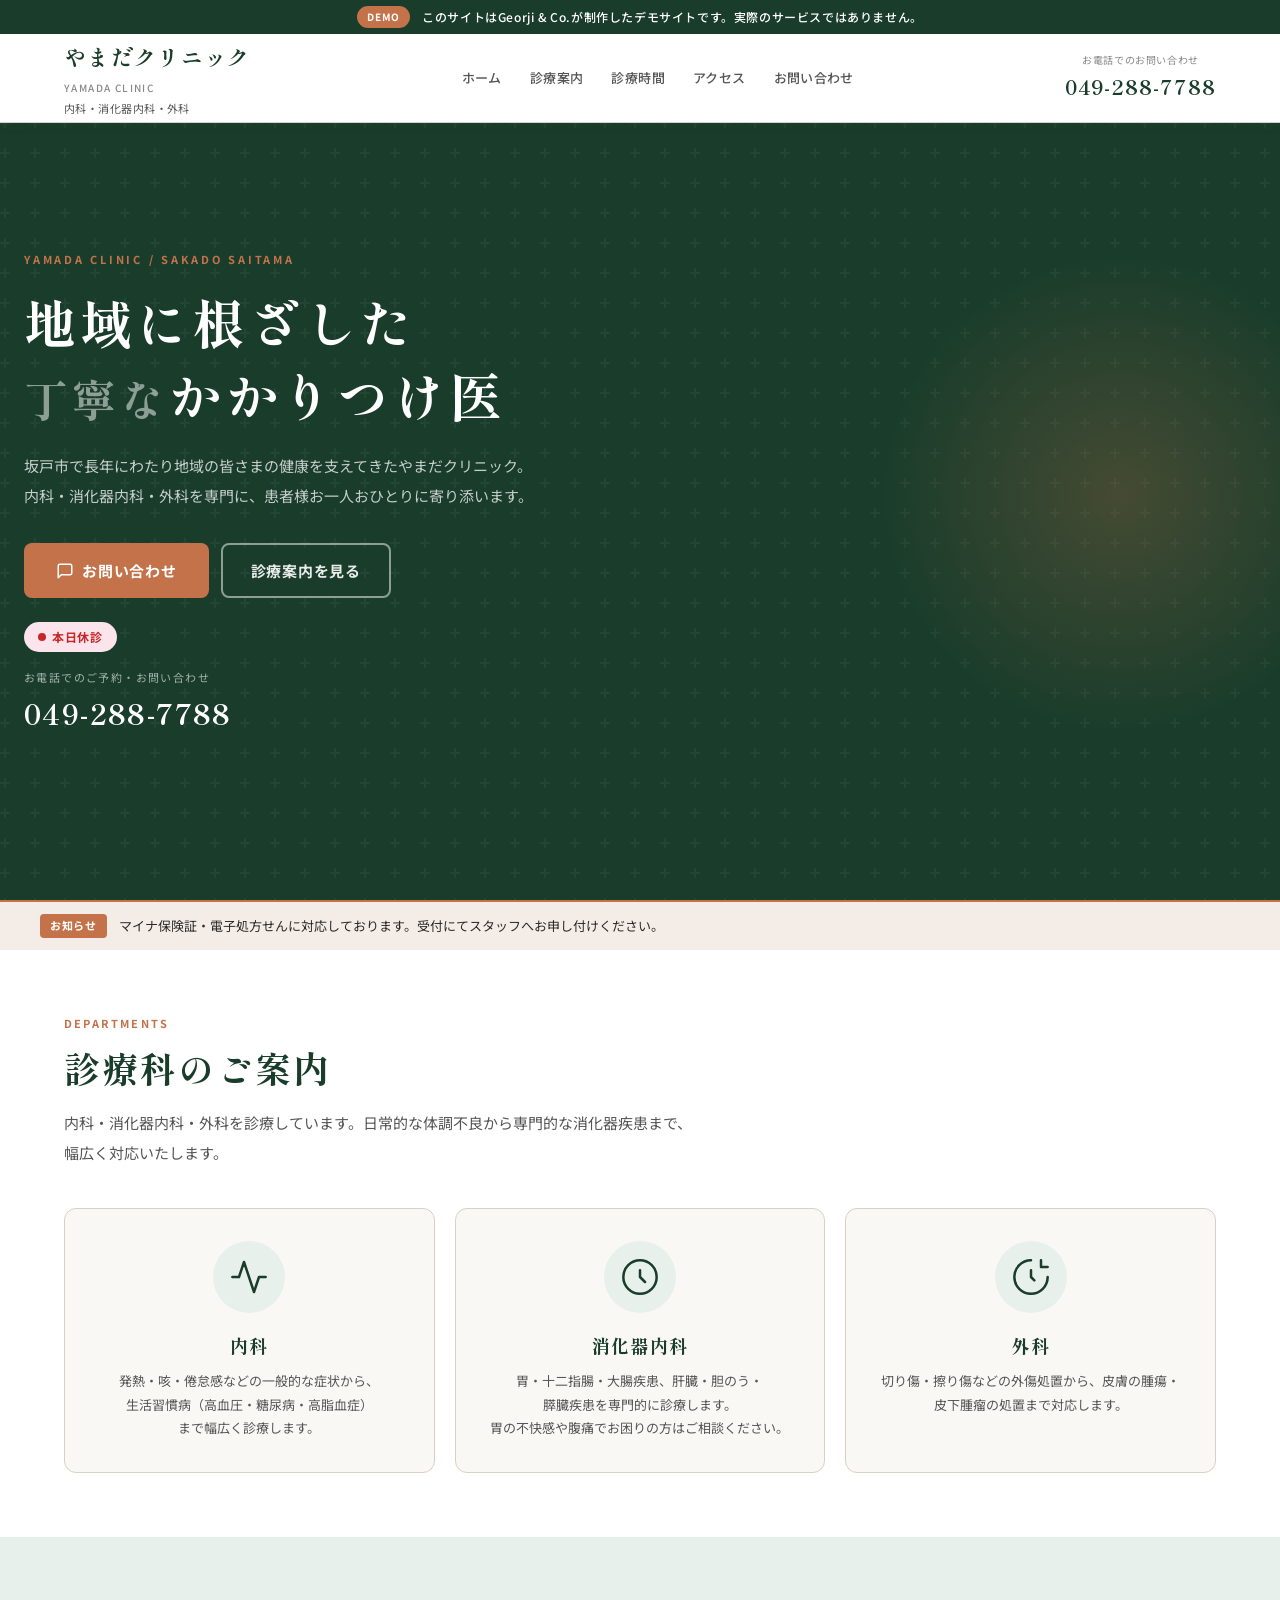
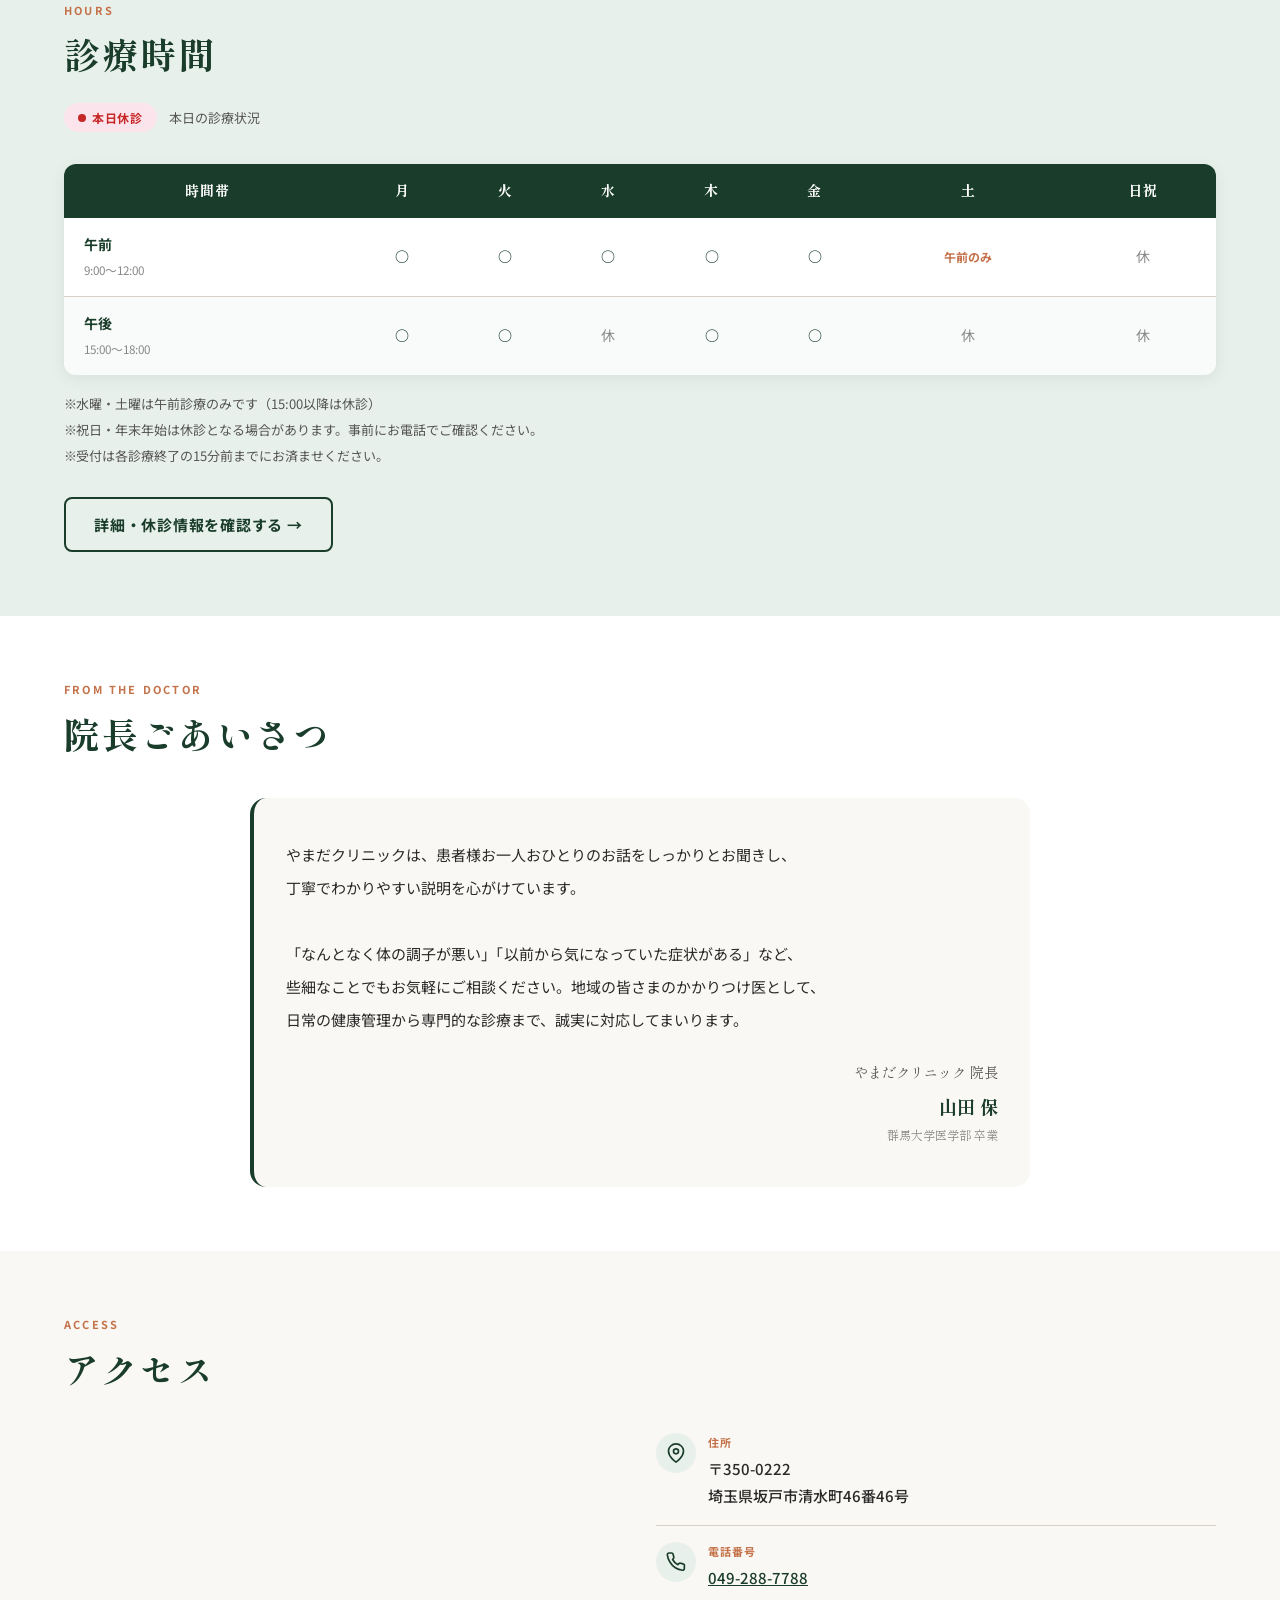
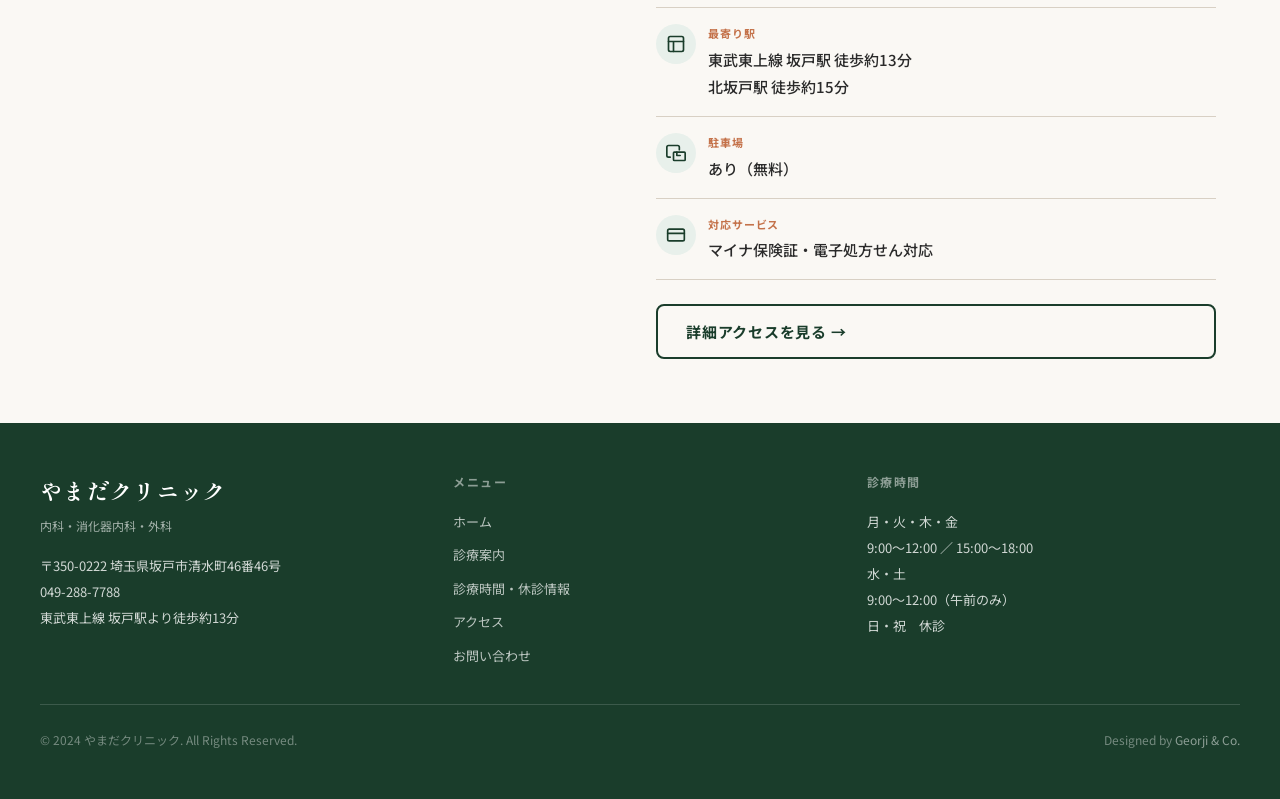
==== index.html @ 5f9caf1a "Add files via upload" ====
<!DOCTYPE html>
<html lang="ja">
<head>
  <meta charset="UTF-8">
  <meta name="viewport" content="width=device-width, initial-scale=1.0">
  <title>やまだクリニック｜坂戸市の内科・消化器内科・外科</title>
  <meta name="description" content="埼玉県坂戸市清水町のやまだクリニック。内科・消化器内科・外科を診療。院長・山田 保が地域の皆さまの健康を支えます。土曜午前診療・駐車場完備。">
  <link rel="canonical" href="https://georgi-and-co.github.io/yamada-clinic-demo/">
  <meta property="og:title" content="やまだクリニック｜坂戸市の内科・消化器内科・外科">
  <meta property="og:description" content="埼玉県坂戸市清水町のやまだクリニック。地域に根ざした丁寧な診療を提供しています。">
  <meta property="og:type" content="website">
  <link rel="stylesheet" href="style.css">
  <style>
    /* ── TOP固有スタイル ── */
    .main-hero {
      margin-top: var(--header-h-sp);
      background: var(--green);
      min-height: calc(100vh - var(--header-h-sp));
      display: flex;
      align-items: center;
      position: relative;
      overflow: hidden;
      padding: 60px 24px;
    }
    .main-hero::before {
      content: '';
      position: absolute;
      inset: 0;
      background: url("data:image/svg+xml,%3Csvg width='60' height='60' viewBox='0 0 60 60' xmlns='http://www.w3.org/2000/svg'%3E%3Cg fill='none'%3E%3Cg fill='%23ffffff' fill-opacity='0.04'%3E%3Cpath d='M36 34v-4h-2v4h-4v2h4v4h2v-4h4v-2h-4zm0-30V0h-2v4h-4v2h4v4h2V6h4V4h-4zM6 34v-4H4v4H0v2h4v4h2v-4h4v-2H6zM6 4V0H4v4H0v2h4v4h2V6h4V4H6z'/%3E%3C/g%3E%3C/g%3E%3C/svg%3E");
    }
    .hero-deco {
      position: absolute;
      right: -80px;
      top: 50%;
      transform: translateY(-50%);
      width: 480px;
      height: 480px;
      border-radius: 50%;
      background: radial-gradient(circle, rgba(196,114,74,.25) 0%, transparent 70%);
    }
    .hero-content { position: relative; max-width: 640px; }
    .hero-label {
      font-size: 11px;
      font-weight: 700;
      letter-spacing: 0.25em;
      text-transform: uppercase;
      color: var(--terra);
      margin-bottom: 16px;
    }
    .hero-title {
      font-family: var(--font-min);
      font-size: clamp(32px, 6vw, 52px);
      font-weight: 700;
      color: var(--white);
      line-height: 1.4;
      letter-spacing: 0.08em;
    }
    .hero-title span { color: rgba(255,255,255,.5); font-size: .85em; }
    .hero-desc {
      font-size: 15px;
      color: rgba(255,255,255,.75);
      margin-top: 20px;
      line-height: 2;
    }
    .hero-actions {
      margin-top: 32px;
      display: flex;
      gap: 12px;
      flex-wrap: wrap;
      align-items: center;
    }
    .hero-status {
      margin-top: 24px;
      display: flex;
      align-items: center;
      gap: 12px;
    }
    .hero-tel-block {
      font-family: var(--font-min);
      font-size: 28px;
      font-weight: 700;
      color: var(--white);
      letter-spacing: 0.05em;
    }
    .hero-tel-block small {
      display: block;
      font-family: var(--font-sans);
      font-size: 11px;
      color: rgba(255,255,255,.6);
      font-weight: 400;
    }

    /* ── お知らせバー ── */
    .info-bar {
      background: var(--terra-light);
      border-top: 2px solid var(--terra);
      padding: 12px 24px;
    }
    .info-bar-inner {
      max-width: 1200px;
      margin: 0 auto;
      display: flex;
      align-items: center;
      gap: 12px;
      font-size: 13px;
    }
    .info-tag {
      background: var(--terra);
      color: var(--white);
      font-size: 11px;
      font-weight: 700;
      padding: 2px 10px;
      border-radius: 4px;
      white-space: nowrap;
      letter-spacing: 0.06em;
    }

    /* ── 診療科紹介 ── */
    .dept-section { background: var(--white); }
    .dept-section .container { max-width: 1200px; margin: 0 auto; }
    .dept-grid {
      display: grid;
      grid-template-columns: 1fr;
      gap: 20px;
      margin-top: 40px;
    }
    @media (min-width: 640px) { .dept-grid { grid-template-columns: repeat(3, 1fr); } }

    .dept-card {
      border: 1px solid var(--border);
      border-radius: 12px;
      padding: 32px 24px;
      text-align: center;
      transition: box-shadow .3s, transform .3s;
      background: var(--cream);
    }
    .dept-card:hover {
      box-shadow: 0 8px 28px rgba(26,61,43,.1);
      transform: translateY(-4px);
    }
    .dept-icon {
      width: 72px;
      height: 72px;
      border-radius: 50%;
      background: var(--green-light);
      display: flex;
      align-items: center;
      justify-content: center;
      margin: 0 auto 16px;
    }
    .dept-icon svg {
      width: 40px !important;
      height: 40px !important;
      color: var(--green);
    }
    .dept-name {
      font-family: var(--font-min);
      font-size: 18px;
      font-weight: 700;
      color: var(--green);
      letter-spacing: 0.06em;
    }
    .dept-desc {
      font-size: 13px;
      color: var(--text-mid);
      margin-top: 8px;
      line-height: 1.8;
    }

    /* ── 診療時間 ── */
    .hours-section { background: var(--green-light); }
    .hours-table {
      width: 100%;
      border-collapse: collapse;
      margin-top: 32px;
      background: var(--white);
      border-radius: 12px;
      overflow: hidden;
      box-shadow: 0 4px 16px rgba(26,61,43,.08);
    }
    .hours-table th {
      background: var(--green);
      color: var(--white);
      font-family: var(--font-min);
      font-size: 14px;
      font-weight: 700;
      padding: 14px 10px;
      text-align: center;
      letter-spacing: 0.04em;
    }
    .hours-table td {
      padding: 14px 10px;
      text-align: center;
      font-size: 14px;
      border-bottom: 1px solid var(--border);
      color: var(--text);
    }
    .hours-table tr:last-child td { border-bottom: none; }
    .hours-table .row-label {
      font-weight: 700;
      color: var(--green);
      text-align: left;
      padding-left: 20px;
    }
    .hours-table .cell-o { color: var(--green); font-weight: 700; }
    .hours-table .cell-x { color: var(--text-light); }
    .hours-table .cell-am { color: var(--terra); font-weight: 700; font-size: 12px; }
    .hours-table tr:nth-child(even) td { background: rgba(232,240,235,.3); }

    .hours-note {
      font-size: 13px;
      color: var(--text-mid);
      margin-top: 16px;
      line-height: 2;
    }
    .hours-note li { padding-left: 12px; position: relative; }
    .hours-note li::before {
      content: '※';
      position: absolute;
      left: 0;
    }
    .hours-current {
      display: flex;
      align-items: center;
      gap: 12px;
      margin-top: 24px;
    }

    /* ── アクセス ── */
    .access-grid {
      display: grid;
      gap: 32px;
      margin-top: 40px;
    }
    @media (min-width: 768px) {
      .access-grid { grid-template-columns: 1fr 1fr; align-items: start; }
    }
    .access-map iframe {
      width: 100%;
      height: 320px;
      border-radius: 12px;
      border: none;
      display: block;
    }
    .access-info-list {
      display: flex;
      flex-direction: column;
      gap: 16px;
    }
    .access-row {
      display: flex;
      gap: 12px;
      align-items: flex-start;
      padding-bottom: 16px;
      border-bottom: 1px solid var(--border);
    }
    .access-row:last-child { border-bottom: none; padding-bottom: 0; }
    .access-icon {
      width: 40px;
      height: 40px;
      border-radius: 50%;
      background: var(--green-light);
      display: flex;
      align-items: center;
      justify-content: center;
      flex-shrink: 0;
    }
    .access-icon svg { width: 20px; height: 20px; color: var(--green); }
    .access-label {
      font-size: 11px;
      font-weight: 700;
      color: var(--terra);
      letter-spacing: 0.08em;
      text-transform: uppercase;
    }
    .access-val {
      font-size: 15px;
      font-weight: 500;
      color: var(--text);
      margin-top: 2px;
    }
    .access-val a { color: var(--green); text-decoration: underline; }

    /* ── 院長ご挨拶 ── */
    .greeting-section { background: var(--white); }
    .greeting-inner {
      max-width: 780px;
      margin: 40px auto 0;
      background: var(--cream);
      border-radius: 16px;
      padding: 40px 32px;
      border-left: 4px solid var(--green);
    }
    .greeting-text {
      font-size: 15px;
      line-height: 2.2;
      color: var(--text);
    }
    .greeting-sign {
      text-align: right;
      margin-top: 24px;
      font-family: var(--font-min);
      font-size: 14px;
      color: var(--text-mid);
    }
    .greeting-sign strong {
      display: block;
      font-size: 18px;
      color: var(--green);
      margin-top: 4px;
    }
  </style>
</head>
<body>

<!-- デモバナー -->
<div class="demo-banner">
  <span>DEMO</span>
  このサイトはGeorji &amp; Co.が制作したデモサイトです。実際のサービスではありません。
</div>

<!-- ヘッダー -->
<header class="site-header">
  <div class="header-inner">
    <div class="logo-wrap">
      <div class="logo-ja">やまだクリニック</div>
      <div class="logo-en">Yamada Clinic</div>
      <div class="logo-sub">内科・消化器内科・外科</div>
    </div>
    <nav class="pc-nav" aria-label="メインナビゲーション">
      <a href="index.html">ホーム</a>
      <a href="clinic.html">診療案内</a>
      <a href="hours.html">診療時間</a>
      <a href="access.html">アクセス</a>
      <a href="contact.html">お問い合わせ</a>
    </nav>
    <div class="header-cta">
      <div>
        <a href="tel:0492887788" class="btn-tel">
          <small>お電話でのお問い合わせ</small>
          049-288-7788
        </a>
      </div>
    </div>
    <button class="hamburger" id="hamburger" aria-label="メニューを開く">
      <span></span><span></span><span></span>
    </button>
  </div>
</header>

<!-- SPメニュー -->
<nav class="sp-menu" id="spMenu">
  <a href="index.html">ホーム</a>
  <a href="clinic.html">診療案内</a>
  <a href="hours.html">診療時間・休診情報</a>
  <a href="access.html">アクセス</a>
  <a href="contact.html">お問い合わせ</a>
  <a href="tel:0492887788" class="sp-tel">
    <svg xmlns="http://www.w3.org/2000/svg" width="20" height="20" viewBox="0 0 24 24" fill="none" stroke="currentColor" stroke-width="2" stroke-linecap="round" stroke-linejoin="round"><path d="M22 16.92v3a2 2 0 0 1-2.18 2 19.79 19.79 0 0 1-8.63-3.07A19.5 19.5 0 0 1 4.69 12 19.79 19.79 0 0 1 1.61 3.4 2 2 0 0 1 3.58 1.22h3a2 2 0 0 1 2 1.72 12.84 12.84 0 0 0 .7 2.81 2 2 0 0 1-.45 2.11L7.91 8.97a16 16 0 0 0 6.29 6.29l1.28-1.28a2 2 0 0 1 2.11-.45 12.84 12.84 0 0 0 2.81.7A2 2 0 0 1 22 16.92z"/></svg>
    049-288-7788
  </a>
</nav>

<!-- メインビジュアル -->
<section class="main-hero">
  <div class="hero-deco"></div>
  <div class="hero-content">
    <div class="hero-label">Yamada Clinic / Sakado Saitama</div>
    <h1 class="hero-title">
      地域に根ざした<br>
      <span>丁寧な</span>かかりつけ医
    </h1>
    <p class="hero-desc">
      坂戸市で長年にわたり地域の皆さまの健康を支えてきたやまだクリニック。<br>
      内科・消化器内科・外科を専門に、患者様お一人おひとりに寄り添います。
    </p>
    <div class="hero-actions">
      <a href="contact.html" class="btn-primary">
        <svg xmlns="http://www.w3.org/2000/svg" width="18" height="18" viewBox="0 0 24 24" fill="none" stroke="currentColor" stroke-width="2" stroke-linecap="round" stroke-linejoin="round"><path d="M21 15a2 2 0 0 1-2 2H7l-4 4V5a2 2 0 0 1 2-2h14a2 2 0 0 1 2 2z"/></svg>
        お問い合わせ
      </a>
      <a href="clinic.html" class="btn-outline" style="color:rgba(255,255,255,.9);border-color:rgba(255,255,255,.5);">
        診療案内を見る
      </a>
    </div>
    <div class="hero-status">
      <span class="status-chip"></span>
    </div>
    <div style="margin-top:16px;">
      <a href="tel:0492887788" class="hero-tel-block">
        <small>お電話でのご予約・お問い合わせ</small>
        049-288-7788
      </a>
    </div>
  </div>
</section>

<!-- お知らせ -->
<div class="info-bar">
  <div class="info-bar-inner">
    <span class="info-tag">お知らせ</span>
    <p>マイナ保険証・電子処方せんに対応しております。受付にてスタッフへお申し付けください。</p>
  </div>
</div>

<!-- 診療科 -->
<section class="dept-section">
  <div class="container">
    <p class="section-label fade-in">Departments</p>
    <h2 class="section-title fade-in">診療科のご案内</h2>
    <p class="fade-in">内科・消化器内科・外科を診療しています。日常的な体調不良から専門的な消化器疾患まで、幅広く対応いたします。</p>
    <div class="dept-grid">
      <div class="dept-card fade-in">
        <div class="dept-icon">
          <svg xmlns="http://www.w3.org/2000/svg" viewBox="0 0 24 24" fill="none" stroke="currentColor" stroke-width="1.5" stroke-linecap="round" stroke-linejoin="round"><path d="M22 12h-4l-3 9L9 3l-3 9H2"/></svg>
        </div>
        <div class="dept-name">内科</div>
        <p class="dept-desc">発熱・咳・倦怠感などの一般的な症状から、生活習慣病（高血圧・糖尿病・高脂血症）まで幅広く診療します。</p>
      </div>
      <div class="dept-card fade-in">
        <div class="dept-icon">
          <svg xmlns="http://www.w3.org/2000/svg" viewBox="0 0 24 24" fill="none" stroke="currentColor" stroke-width="1.5" stroke-linecap="round" stroke-linejoin="round"><circle cx="12" cy="12" r="10"/><path d="M12 8v4l3 3"/></svg>
        </div>
        <div class="dept-name">消化器内科</div>
        <p class="dept-desc">胃・十二指腸・大腸疾患、肝臓・胆のう・膵臓疾患を専門的に診療します。胃の不快感や腹痛でお困りの方はご相談ください。</p>
      </div>
      <div class="dept-card fade-in">
        <div class="dept-icon">
          <svg xmlns="http://www.w3.org/2000/svg" viewBox="0 0 24 24" fill="none" stroke="currentColor" stroke-width="1.5" stroke-linecap="round" stroke-linejoin="round"><path d="M12 2a10 10 0 1 0 10 10"/><path d="M12 8v4l2 2"/><path d="M18 2v4h4"/></svg>
        </div>
        <div class="dept-name">外科</div>
        <p class="dept-desc">切り傷・擦り傷などの外傷処置から、皮膚の腫瘍・皮下腫瘤の処置まで対応します。</p>
      </div>
    </div>
  </div>
</section>

<!-- 診療時間 -->
<section class="hours-section">
  <div class="container">
    <p class="section-label fade-in">Hours</p>
    <h2 class="section-title fade-in">診療時間</h2>
    <div class="hours-current fade-in">
      <span class="status-chip"></span>
      <span style="font-size:13px;color:var(--text-mid);">本日の診療状況</span>
    </div>
    <table class="hours-table fade-in">
      <thead>
        <tr>
          <th>時間帯</th>
          <th>月</th><th>火</th><th>水</th><th>木</th><th>金</th><th>土</th><th>日祝</th>
        </tr>
      </thead>
      <tbody>
        <tr>
          <td class="row-label">午前<br><small style="font-weight:400;color:var(--text-light);">9:00〜12:00</small></td>
          <td class="cell-o">○</td><td class="cell-o">○</td><td class="cell-o">○</td><td class="cell-o">○</td><td class="cell-o">○</td><td class="cell-am">午前のみ</td><td class="cell-x">休</td>
        </tr>
        <tr>
          <td class="row-label">午後<br><small style="font-weight:400;color:var(--text-light);">15:00〜18:00</small></td>
          <td class="cell-o">○</td><td class="cell-o">○</td><td class="cell-x">休</td><td class="cell-o">○</td><td class="cell-o">○</td><td class="cell-x">休</td><td class="cell-x">休</td>
        </tr>
      </tbody>
    </table>
    <ul class="hours-note fade-in">
      <li>水曜・土曜は午前診療のみです（15:00以降は休診）</li>
      <li>祝日・年末年始は休診となる場合があります。事前にお電話でご確認ください。</li>
      <li>受付は各診療終了の15分前までにお済ませください。</li>
    </ul>
    <div style="margin-top:28px;" class="fade-in">
      <a href="hours.html" class="btn-outline">詳細・休診情報を確認する →</a>
    </div>
  </div>
</section>

<!-- 院長ご挨拶 -->
<section class="greeting-section">
  <div class="container">
    <p class="section-label fade-in">From the Doctor</p>
    <h2 class="section-title fade-in">院長ごあいさつ</h2>
    <div class="greeting-inner fade-in">
      <p class="greeting-text">
        やまだクリニックは、患者様お一人おひとりのお話をしっかりとお聞きし、丁寧でわかりやすい説明を心がけています。<br><br>
        「なんとなく体の調子が悪い」「以前から気になっていた症状がある」など、些細なことでもお気軽にご相談ください。地域の皆さまのかかりつけ医として、日常の健康管理から専門的な診療まで、誠実に対応してまいります。
      </p>
      <div class="greeting-sign">
        やまだクリニック 院長
        <strong>山田 保</strong>
        <span style="font-size:12px;color:var(--text-light);">群馬大学医学部 卒業</span>
      </div>
    </div>
  </div>
</section>

<!-- アクセス -->
<section style="background:var(--cream);">
  <div class="container">
    <p class="section-label fade-in">Access</p>
    <h2 class="section-title fade-in">アクセス</h2>
    <div class="access-grid" style="margin-top:40px;">
      <div class="access-map fade-in">
        <iframe
          src="https://www.google.com/maps/embed?pb=!1m18!1m12!1m3!1d3229.9!2d139.3809!3d35.9577!2m3!1f0!2f0!3f0!3m2!1i1024!2i768!4f13.1!3m3!1m2!1s0x601f40c3b0000001%3A0x0!2z44Ch44G-44Gg44Kv44Oq44OL44OD44Kv!5e0!3m2!1sja!2sjp!4v1620000000000!5m2!1sja!2sjp"
          loading="lazy"
          allowfullscreen
          title="やまだクリニック 地図">
        </iframe>
      </div>
      <div class="access-info-list fade-in">
        <div class="access-row">
          <div class="access-icon">
            <svg xmlns="http://www.w3.org/2000/svg" viewBox="0 0 24 24" fill="none" stroke="currentColor" stroke-width="2" stroke-linecap="round" stroke-linejoin="round"><path d="M21 10c0 7-9 13-9 13s-9-6-9-13a9 9 0 0 1 18 0z"/><circle cx="12" cy="10" r="3"/></svg>
          </div>
          <div>
            <div class="access-label">住所</div>
            <div class="access-val">〒350-0222<br>埼玉県坂戸市清水町46番46号</div>
          </div>
        </div>
        <div class="access-row">
          <div class="access-icon">
            <svg xmlns="http://www.w3.org/2000/svg" viewBox="0 0 24 24" fill="none" stroke="currentColor" stroke-width="2" stroke-linecap="round" stroke-linejoin="round"><path d="M22 16.92v3a2 2 0 0 1-2.18 2 19.79 19.79 0 0 1-8.63-3.07A19.5 19.5 0 0 1 4.69 12 19.79 19.79 0 0 1 1.61 3.4 2 2 0 0 1 3.58 1.22h3a2 2 0 0 1 2 1.72 12.84 12.84 0 0 0 .7 2.81 2 2 0 0 1-.45 2.11L7.91 8.97a16 16 0 0 0 6.29 6.29l1.28-1.28a2 2 0 0 1 2.11-.45 12.84 12.84 0 0 0 2.81.7A2 2 0 0 1 22 16.92z"/></svg>
          </div>
          <div>
            <div class="access-label">電話番号</div>
            <div class="access-val"><a href="tel:0492887788">049-288-7788</a></div>
          </div>
        </div>
        <div class="access-row">
          <div class="access-icon">
            <svg xmlns="http://www.w3.org/2000/svg" viewBox="0 0 24 24" fill="none" stroke="currentColor" stroke-width="2" stroke-linecap="round" stroke-linejoin="round"><rect x="3" y="3" width="18" height="18" rx="2"/><path d="M3 9h18M9 21V9"/></svg>
          </div>
          <div>
            <div class="access-label">最寄り駅</div>
            <div class="access-val">東武東上線 坂戸駅 徒歩約13分<br>北坂戸駅 徒歩約15分</div>
          </div>
        </div>
        <div class="access-row">
          <div class="access-icon">
            <svg xmlns="http://www.w3.org/2000/svg" viewBox="0 0 24 24" fill="none" stroke="currentColor" stroke-width="2" stroke-linecap="round" stroke-linejoin="round"><path d="M5 17H3a2 2 0 0 1-2-2V5a2 2 0 0 1 2-2h11a2 2 0 0 1 2 2v3"/><rect x="9" y="11" width="14" height="10" rx="1"/><path d="M13 11v4h4"/></svg>
          </div>
          <div>
            <div class="access-label">駐車場</div>
            <div class="access-val">あり（無料）</div>
          </div>
        </div>
        <div class="access-row">
          <div class="access-icon">
            <svg xmlns="http://www.w3.org/2000/svg" viewBox="0 0 24 24" fill="none" stroke="currentColor" stroke-width="2" stroke-linecap="round" stroke-linejoin="round"><rect x="2" y="5" width="20" height="14" rx="2"/><path d="M2 10h20"/></svg>
          </div>
          <div>
            <div class="access-label">対応サービス</div>
            <div class="access-val">マイナ保険証・電子処方せん対応</div>
          </div>
        </div>
        <a href="access.html" class="btn-outline" style="margin-top:8px;">詳細アクセスを見る →</a>
      </div>
    </div>
  </div>
</section>

<!-- フッター -->
<footer class="site-footer">
  <div class="footer-inner">
    <div>
      <div class="footer-logo-ja">やまだクリニック</div>
      <div class="footer-logo-sub">内科・消化器内科・外科</div>
      <div class="footer-info">
        〒350-0222 埼玉県坂戸市清水町46番46号<br>
        <a href="tel:0492887788">049-288-7788</a><br>
        東武東上線 坂戸駅より徒歩約13分
      </div>
    </div>
    <div>
      <div class="footer-nav-title">メニュー</div>
      <nav class="footer-nav">
        <a href="index.html">ホーム</a>
        <a href="clinic.html">診療案内</a>
        <a href="hours.html">診療時間・休診情報</a>
        <a href="access.html">アクセス</a>
        <a href="contact.html">お問い合わせ</a>
      </nav>
    </div>
    <div>
      <div class="footer-nav-title">診療時間</div>
      <div class="footer-info" style="font-size:13px;line-height:2;">
        月・火・木・金<br>9:00〜12:00 ／ 15:00〜18:00<br>
        水・土<br>9:00〜12:00（午前のみ）<br>
        日・祝　休診
      </div>
    </div>
  </div>
  <div class="footer-bottom">
    <span>&copy; 2024 やまだクリニック. All Rights Reserved.</span>
    <span class="footer-credit">Designed by <a href="https://georji-and-co.github.io/" target="_blank" rel="noopener">Georji &amp; Co.</a></span>
  </div>
</footer>

<!-- SPスティッキーCTA -->
<div class="sticky-cta">
  <a href="tel:0492887788" class="cta-tel">
    <svg xmlns="http://www.w3.org/2000/svg" viewBox="0 0 24 24" fill="none" stroke="currentColor" stroke-width="2" stroke-linecap="round" stroke-linejoin="round"><path d="M22 16.92v3a2 2 0 0 1-2.18 2 19.79 19.79 0 0 1-8.63-3.07A19.5 19.5 0 0 1 4.69 12 19.79 19.79 0 0 1 1.61 3.4 2 2 0 0 1 3.58 1.22h3a2 2 0 0 1 2 1.72 12.84 12.84 0 0 0 .7 2.81 2 2 0 0 1-.45 2.11L7.91 8.97a16 16 0 0 0 6.29 6.29l1.28-1.28a2 2 0 0 1 2.11-.45 12.84 12.84 0 0 0 2.81.7A2 2 0 0 1 22 16.92z"/></svg>
    電話する
  </a>
  <a href="contact.html" class="cta-web">
    <svg xmlns="http://www.w3.org/2000/svg" viewBox="0 0 24 24" fill="none" stroke="currentColor" stroke-width="2" stroke-linecap="round" stroke-linejoin="round"><path d="M21 15a2 2 0 0 1-2 2H7l-4 4V5a2 2 0 0 1 2-2h14a2 2 0 0 1 2 2z"/></svg>
    お問い合わせ
  </a>
</div>

<!-- SPボトムナビ -->
<nav class="sp-bottom-nav">
  <a href="index.html">
    <svg xmlns="http://www.w3.org/2000/svg" viewBox="0 0 24 24" fill="none" stroke="currentColor" stroke-width="2" stroke-linecap="round" stroke-linejoin="round"><path d="m3 9 9-7 9 7v11a2 2 0 0 1-2 2H5a2 2 0 0 1-2-2z"/><polyline points="9 22 9 12 15 12 15 22"/></svg>
    ホーム
  </a>
  <a href="clinic.html">
    <svg xmlns="http://www.w3.org/2000/svg" viewBox="0 0 24 24" fill="none" stroke="currentColor" stroke-width="2" stroke-linecap="round" stroke-linejoin="round"><path d="M22 12h-4l-3 9L9 3l-3 9H2"/></svg>
    診療
  </a>
  <a href="hours.html">
    <svg xmlns="http://www.w3.org/2000/svg" viewBox="0 0 24 24" fill="none" stroke="currentColor" stroke-width="2" stroke-linecap="round" stroke-linejoin="round"><circle cx="12" cy="12" r="10"/><polyline points="12 6 12 12 16 14"/></svg>
    時間
  </a>
  <a href="access.html">
    <svg xmlns="http://www.w3.org/2000/svg" viewBox="0 0 24 24" fill="none" stroke="currentColor" stroke-width="2" stroke-linecap="round" stroke-linejoin="round"><path d="M21 10c0 7-9 13-9 13s-9-6-9-13a9 9 0 0 1 18 0z"/><circle cx="12" cy="10" r="3"/></svg>
    アクセス
  </a>
  <a href="contact.html">
    <svg xmlns="http://www.w3.org/2000/svg" viewBox="0 0 24 24" fill="none" stroke="currentColor" stroke-width="2" stroke-linecap="round" stroke-linejoin="round"><path d="M21 15a2 2 0 0 1-2 2H7l-4 4V5a2 2 0 0 1 2-2h14a2 2 0 0 1 2 2z"/></svg>
    問合せ
  </a>
</nav>

<script src="common.js"></script>
</body>
</html>
---- style.css ----
/* ===========================
   やまだクリニック | style.css
   =========================== */

@import url('https://fonts.googleapis.com/css2?family=Shippori+Mincho:wght@400;500;600;700;800&family=Noto+Sans+JP:wght@300;400;500;700&display=swap');

/* ── Reset & Base ── */
*, *::before, *::after {
  box-sizing: border-box;
  margin: 0;
  padding: 0;
  word-break: keep-all;
  overflow-wrap: break-word;
}

:root {
  --green:       #1a3d2b;
  --green-mid:   #2c5e42;
  --green-light: #e8f0eb;
  --cream:       #faf8f4;
  --terra:       #c4724a;
  --terra-light: #f4ece7;
  --text:        #2a2a2a;
  --text-mid:    #555;
  --text-light:  #888;
  --border:      #d8d0c4;
  --white:       #ffffff;
  --header-h-sp: 130px;  /* デモバナー34px + ヘッダー96px */
  --header-h-pc: 88px;
  --demo-h:      34px;
  --font-min:    'Shippori Mincho', serif;
  --font-sans:   'Noto Sans JP', sans-serif;
}

html { scroll-behavior: smooth; }

body {
  font-family: var(--font-sans);
  font-size: 16px;
  line-height: 1.8;
  color: var(--text);
  background: var(--cream);
  overflow-x: hidden;
}

a { color: inherit; text-decoration: none; }
img { max-width: 100%; display: block; }
ul, ol { list-style: none; }

/* ── Demo Banner ── */
.demo-banner {
  position: fixed;
  top: 0;
  left: 0;
  width: 100%;
  height: var(--demo-h);
  background: var(--green);
  color: var(--white);
  display: flex;
  align-items: center;
  justify-content: center;
  font-family: var(--font-sans);
  font-size: 12px;
  font-weight: 500;
  letter-spacing: 0.05em;
  z-index: 1000;
  gap: 12px;
}
.demo-banner span {
  background: var(--terra);
  padding: 2px 10px;
  border-radius: 20px;
  font-size: 10px;
  font-weight: 700;
  letter-spacing: 0.08em;
}

/* ── Header ── */
.site-header {
  position: fixed;
  top: var(--demo-h);
  left: 0;
  width: 100%;
  background: var(--white);
  border-bottom: 1px solid var(--border);
  z-index: 900;
  box-shadow: 0 2px 12px rgba(26,61,43,.06);
}

.header-inner {
  max-width: 1200px;
  margin: 0 auto;
  padding: 0 24px;
  height: 96px;
  display: flex;
  align-items: center;
  justify-content: space-between;
}

.logo-wrap { display: flex; flex-direction: column; gap: 2px; }
.logo-ja {
  font-family: var(--font-min);
  font-size: 22px;
  font-weight: 700;
  color: var(--green);
  letter-spacing: 0.06em;
}
.logo-en {
  font-size: 10px;
  font-weight: 500;
  color: var(--text-light);
  letter-spacing: 0.14em;
  text-transform: uppercase;
}
.logo-sub {
  font-size: 11px;
  color: var(--text-mid);
  letter-spacing: 0.04em;
}

/* デスクトップナビ */
.pc-nav { display: none; }

@media (min-width: 768px) {
  :root { --header-h-sp: var(--header-h-pc); }

  .header-inner { height: var(--header-h-pc); }

  .pc-nav {
    display: flex;
    align-items: center;
    gap: 4px;
  }
  .pc-nav a {
    font-size: 13px;
    font-weight: 500;
    color: var(--text-mid);
    padding: 6px 12px;
    border-radius: 6px;
    transition: background .2s, color .2s;
    letter-spacing: 0.03em;
  }
  .pc-nav a:hover { background: var(--green-light); color: var(--green); }

  .header-cta {
    display: flex;
    align-items: center;
    gap: 10px;
  }
  .btn-tel {
    font-family: var(--font-min);
    font-size: 20px;
    font-weight: 700;
    color: var(--green);
    letter-spacing: 0.05em;
  }
  .btn-tel small {
    display: block;
    font-family: var(--font-sans);
    font-size: 10px;
    font-weight: 400;
    color: var(--text-light);
    letter-spacing: 0.06em;
    text-align: center;
  }
  .btn-net {
    background: var(--terra);
    color: var(--white);
    font-size: 13px;
    font-weight: 700;
    padding: 10px 18px;
    border-radius: 8px;
    letter-spacing: 0.05em;
    transition: background .2s;
    white-space: nowrap;
  }
  .btn-net:hover { background: #b0633e; }
}

/* モバイルハンバーガー */
.hamburger {
  display: flex;
  flex-direction: column;
  gap: 5px;
  cursor: pointer;
  padding: 6px;
  background: none;
  border: none;
}
.hamburger span {
  display: block;
  width: 24px;
  height: 2px;
  background: var(--green);
  border-radius: 2px;
  transition: .3s;
}
@media (min-width: 768px) { .hamburger { display: none; } }

/* モバイルメニュー */
.sp-menu {
  display: none;
  position: fixed;
  top: calc(var(--demo-h) + 96px);
  left: 0;
  width: 100%;
  background: var(--white);
  border-bottom: 2px solid var(--green);
  z-index: 850;
  padding: 16px 0;
}
.sp-menu.open { display: block; }
.sp-menu a {
  display: block;
  padding: 12px 24px;
  font-size: 15px;
  font-weight: 500;
  color: var(--text);
  border-bottom: 1px solid var(--border);
  transition: background .2s;
}
.sp-menu a:hover { background: var(--green-light); }
.sp-menu .sp-tel {
  padding: 14px 24px;
  font-family: var(--font-min);
  font-size: 22px;
  font-weight: 700;
  color: var(--green);
  display: flex;
  align-items: center;
  gap: 8px;
}

/* ── スティッキーCTAバー（SP） ── */
.sticky-cta {
  display: flex;
  position: fixed;
  bottom: 0;
  left: 0;
  width: 100%;
  z-index: 800;
  box-shadow: 0 -2px 12px rgba(0,0,0,.12);
}
.sticky-cta a {
  flex: 1;
  display: flex;
  flex-direction: column;
  align-items: center;
  justify-content: center;
  padding: 10px 0;
  font-size: 11px;
  font-weight: 700;
  letter-spacing: 0.04em;
  gap: 3px;
}
.sticky-cta a svg { width: 20px; height: 20px; }
.sticky-cta .cta-tel { background: var(--green); color: var(--white); }
.sticky-cta .cta-web { background: var(--terra); color: var(--white); }
@media (min-width: 768px) { .sticky-cta { display: none; } }

/* ── ボトムナビ（SP）── */
.sp-bottom-nav {
  display: flex;
  position: fixed;
  bottom: 56px; /* CTAバーの上 */
  left: 0;
  width: 100%;
  background: var(--white);
  border-top: 1px solid var(--border);
  z-index: 790;
}
.sp-bottom-nav a {
  flex: 1;
  display: flex;
  flex-direction: column;
  align-items: center;
  justify-content: center;
  padding: 6px 2px;
  font-size: 9px;
  font-weight: 500;
  color: var(--text-mid);
  gap: 2px;
  border-right: 1px solid var(--border);
  transition: background .2s;
}
.sp-bottom-nav a:last-child { border-right: none; }
.sp-bottom-nav a.active { color: var(--green); background: var(--green-light); }
.sp-bottom-nav a svg { width: 18px; height: 18px; }
@media (min-width: 768px) { .sp-bottom-nav { display: none; } }

/* ── Page Hero ── */
.page-hero {
  margin-top: var(--header-h-sp);
  background: var(--green);
  padding: 48px 24px 40px;
  text-align: center;
  position: relative;
  overflow: hidden;
}
.page-hero::before {
  content: '';
  position: absolute;
  inset: 0;
  background: url("data:image/svg+xml,%3Csvg width='60' height='60' viewBox='0 0 60 60' xmlns='http://www.w3.org/2000/svg'%3E%3Cg fill='none' fill-rule='evenodd'%3E%3Cg fill='%23ffffff' fill-opacity='0.04'%3E%3Cpath d='M36 34v-4h-2v4h-4v2h4v4h2v-4h4v-2h-4zm0-30V0h-2v4h-4v2h4v4h2V6h4V4h-4zM6 34v-4H4v4H0v2h4v4h2v-4h4v-2H6zM6 4V0H4v4H0v2h4v4h2V6h4V4H6z'/%3E%3C/g%3E%3C/g%3E%3C/svg%3E");
}
.page-hero-title {
  font-family: var(--font-min);
  font-size: clamp(24px, 5vw, 36px);
  font-weight: 700;
  color: var(--white);
  letter-spacing: 0.1em;
  position: relative;
}
.page-hero-sub {
  font-size: 13px;
  color: rgba(255,255,255,.7);
  margin-top: 8px;
  letter-spacing: 0.1em;
  text-transform: uppercase;
  position: relative;
}

/* パンくずリスト */
.breadcrumb {
  background: var(--green-light);
  padding: 10px 24px;
}
.breadcrumb ol {
  max-width: 1200px;
  margin: 0 auto;
  display: flex;
  gap: 8px;
  font-size: 12px;
  color: var(--text-mid);
  flex-wrap: wrap;
}
.breadcrumb li + li::before { content: '/'; opacity: .5; }
.breadcrumb a { color: var(--green); }

/* ── 共通レイアウト ── */
.container {
  max-width: 1200px;
  margin: 0 auto;
  padding: 0 24px;
}

section {
  padding: 64px 24px;
}

.section-label {
  font-size: 11px;
  font-weight: 700;
  letter-spacing: 0.2em;
  text-transform: uppercase;
  color: var(--terra);
  margin-bottom: 8px;
}
.section-title {
  font-family: var(--font-min);
  font-size: clamp(24px, 4vw, 36px);
  font-weight: 700;
  color: var(--green);
  line-height: 1.4;
  letter-spacing: 0.06em;
}
.section-title + p {
  margin-top: 16px;
  color: var(--text-mid);
  font-size: 15px;
  line-height: 2;
  max-width: 640px;
}

/* ── 診療時間ステータス ── */
.status-chip {
  display: inline-flex;
  align-items: center;
  gap: 6px;
  padding: 4px 14px;
  border-radius: 20px;
  font-size: 12px;
  font-weight: 700;
  letter-spacing: 0.06em;
}
.status-chip.open {
  background: #e8f5e9;
  color: #2e7d32;
}
.status-chip.closed {
  background: #fce4ec;
  color: #c62828;
}
.status-chip::before {
  content: '';
  width: 8px;
  height: 8px;
  border-radius: 50%;
  background: currentColor;
  animation: pulse 1.5s infinite;
}
@keyframes pulse {
  0%, 100% { opacity: 1; }
  50% { opacity: .3; }
}

/* ── フェードイン ── */
.fade-in {
  opacity: 0;
  transform: translateY(20px);
  transition: opacity .6s ease, transform .6s ease;
}
.fade-in.visible {
  opacity: 1;
  transform: translateY(0);
}

/* ── カード共通 ── */
.card {
  background: var(--white);
  border-radius: 12px;
  border: 1px solid var(--border);
  overflow: hidden;
  transition: box-shadow .3s, transform .3s;
}
.card:hover {
  box-shadow: 0 8px 32px rgba(26,61,43,.12);
  transform: translateY(-4px);
}

/* ── ボタン共通 ── */
.btn-primary {
  display: inline-flex;
  align-items: center;
  gap: 8px;
  background: var(--terra);
  color: var(--white);
  font-size: 15px;
  font-weight: 700;
  padding: 14px 32px;
  border-radius: 8px;
  transition: background .2s, transform .2s;
  letter-spacing: 0.05em;
  border: none;
  cursor: pointer;
}
.btn-primary:hover {
  background: #b0633e;
  transform: translateY(-2px);
}
.btn-outline {
  display: inline-flex;
  align-items: center;
  gap: 8px;
  background: transparent;
  color: var(--green);
  font-size: 15px;
  font-weight: 700;
  padding: 12px 28px;
  border-radius: 8px;
  border: 2px solid var(--green);
  transition: all .2s;
  letter-spacing: 0.05em;
}
.btn-outline:hover {
  background: var(--green);
  color: var(--white);
}

/* ── フッター ── */
.site-footer {
  background: var(--green);
  color: rgba(255,255,255,.8);
  padding: 48px 24px 80px;
}
@media (min-width: 768px) { .site-footer { padding-bottom: 48px; } }

.footer-inner {
  max-width: 1200px;
  margin: 0 auto;
  display: grid;
  gap: 40px;
}
@media (min-width: 768px) {
  .footer-inner { grid-template-columns: 1fr 1fr 1fr; }
}

.footer-logo-ja {
  font-family: var(--font-min);
  font-size: 22px;
  font-weight: 700;
  color: var(--white);
  letter-spacing: 0.06em;
}
.footer-logo-sub {
  font-size: 12px;
  margin-top: 4px;
  color: rgba(255,255,255,.6);
}
.footer-info {
  font-size: 13px;
  line-height: 2;
  margin-top: 16px;
}
.footer-info a { color: rgba(255,255,255,.8); transition: color .2s; }
.footer-info a:hover { color: var(--white); }

.footer-nav-title {
  font-size: 12px;
  font-weight: 700;
  letter-spacing: 0.12em;
  text-transform: uppercase;
  color: rgba(255,255,255,.5);
  margin-bottom: 12px;
}
.footer-nav a {
  display: block;
  font-size: 13px;
  padding: 5px 0;
  color: rgba(255,255,255,.7);
  transition: color .2s;
}
.footer-nav a:hover { color: var(--white); }

.footer-bottom {
  max-width: 1200px;
  margin: 32px auto 0;
  padding-top: 24px;
  border-top: 1px solid rgba(255,255,255,.15);
  display: flex;
  justify-content: space-between;
  align-items: center;
  flex-wrap: wrap;
  gap: 12px;
  font-size: 12px;
  color: rgba(255,255,255,.4);
}
.footer-credit a {
  color: rgba(255,255,255,.5);
  transition: color .2s;
}
.footer-credit a:hover { color: var(--white); }

/* ── レスポンシブ補完 ── */
@media (max-width: 767px) {
  section { padding: 48px 16px; }
  .page-hero { padding: 40px 16px 32px; }
}
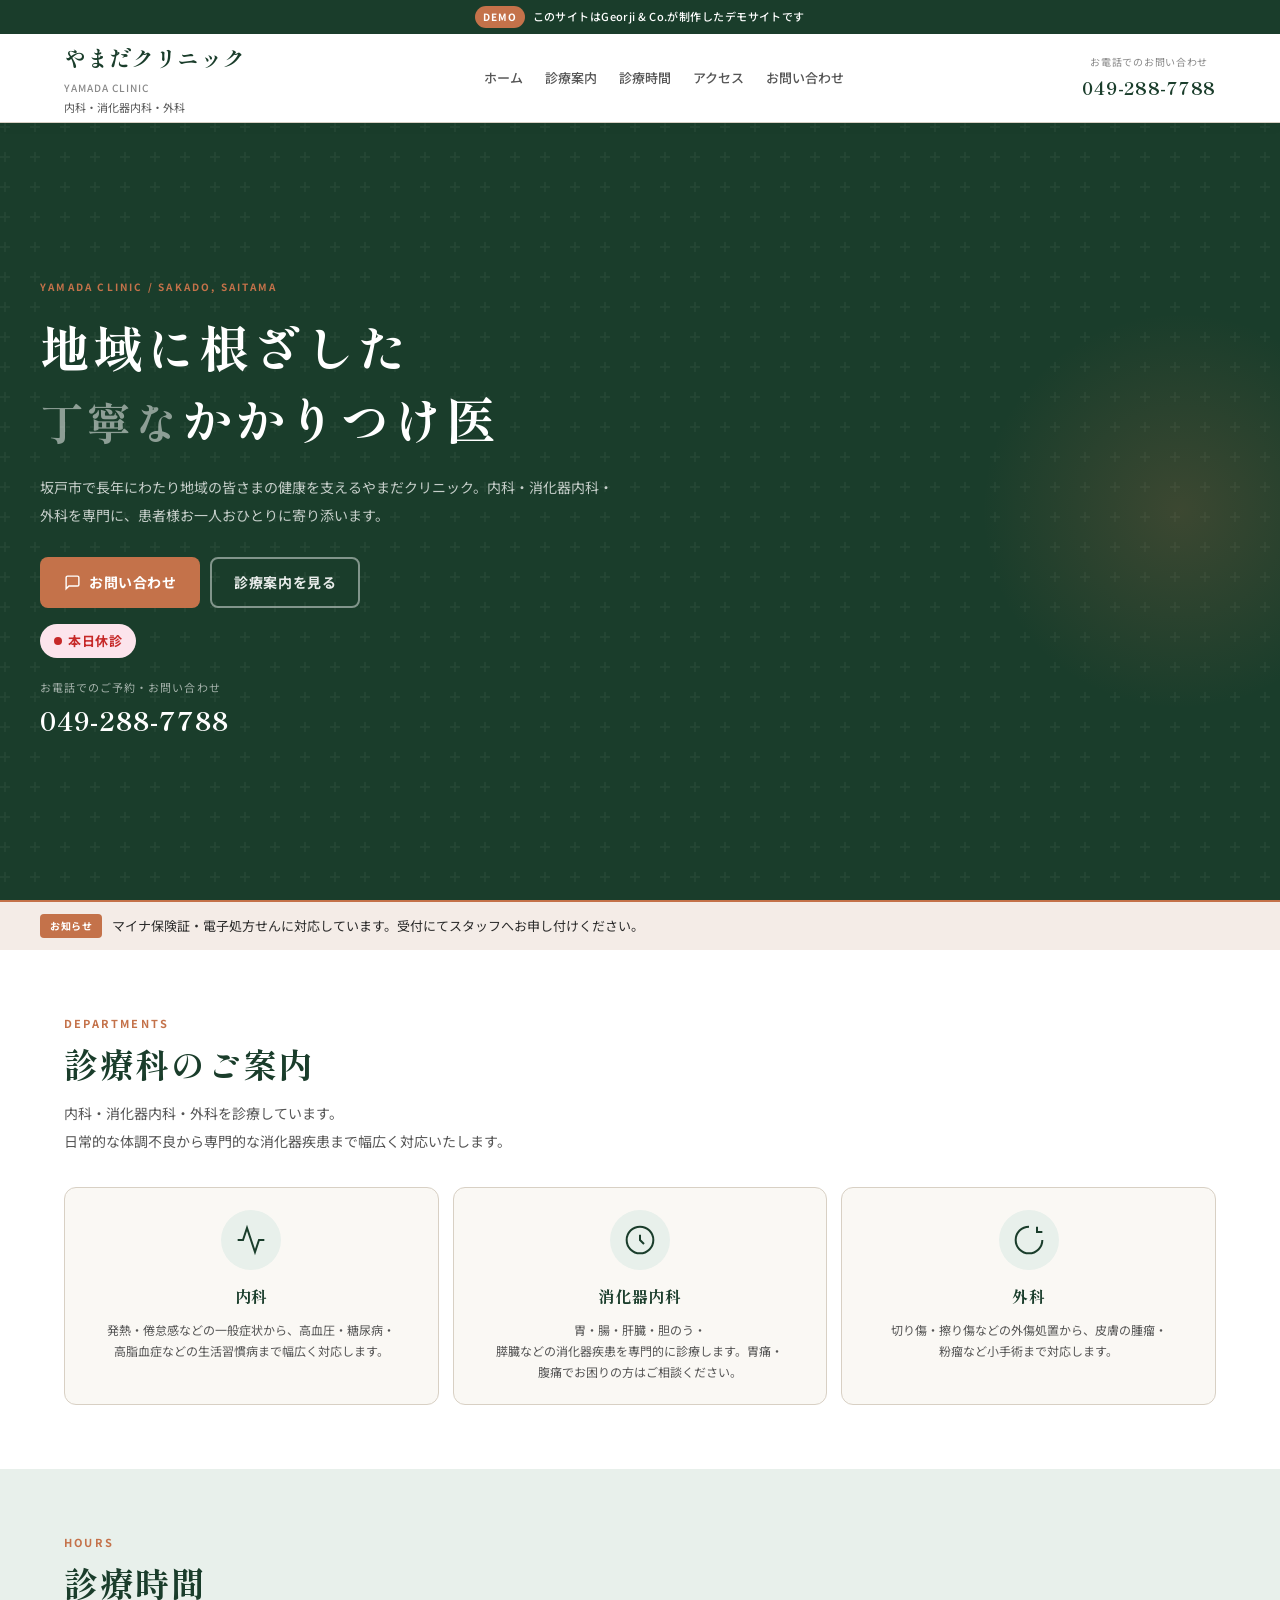
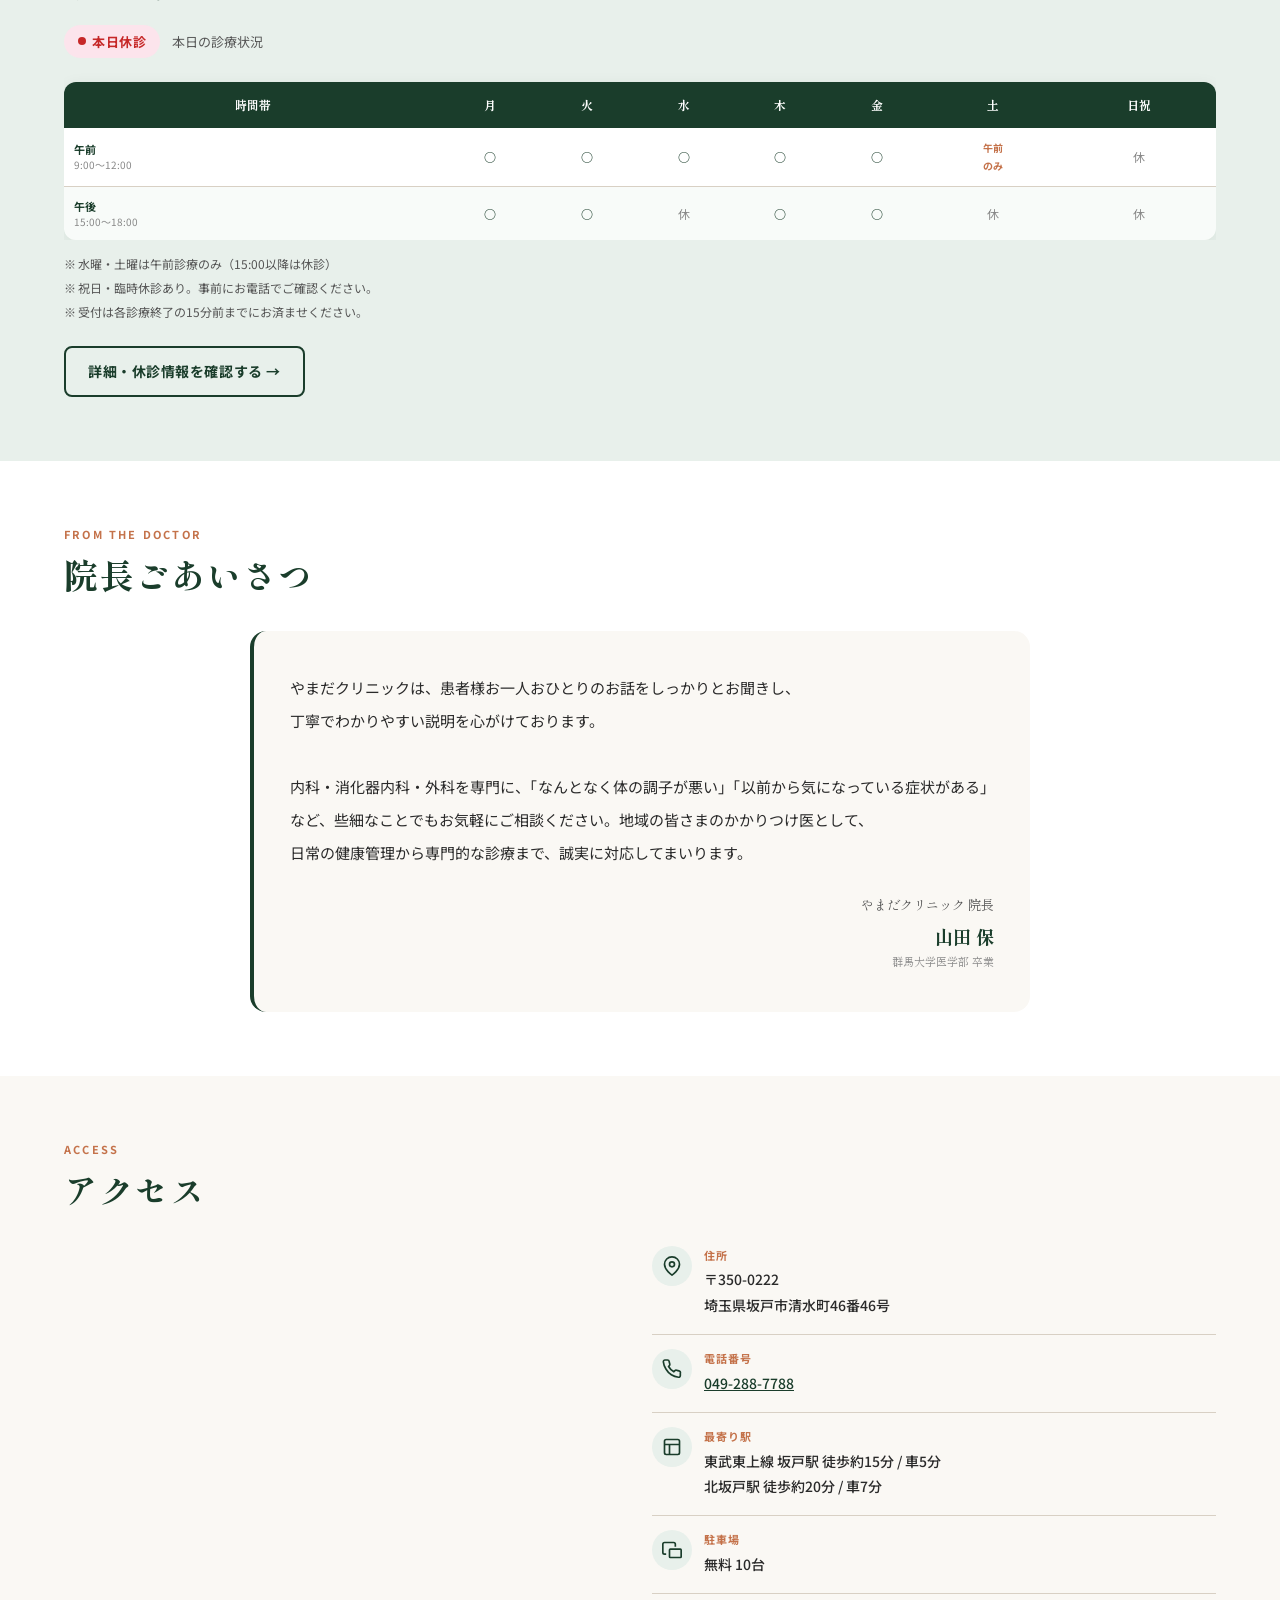
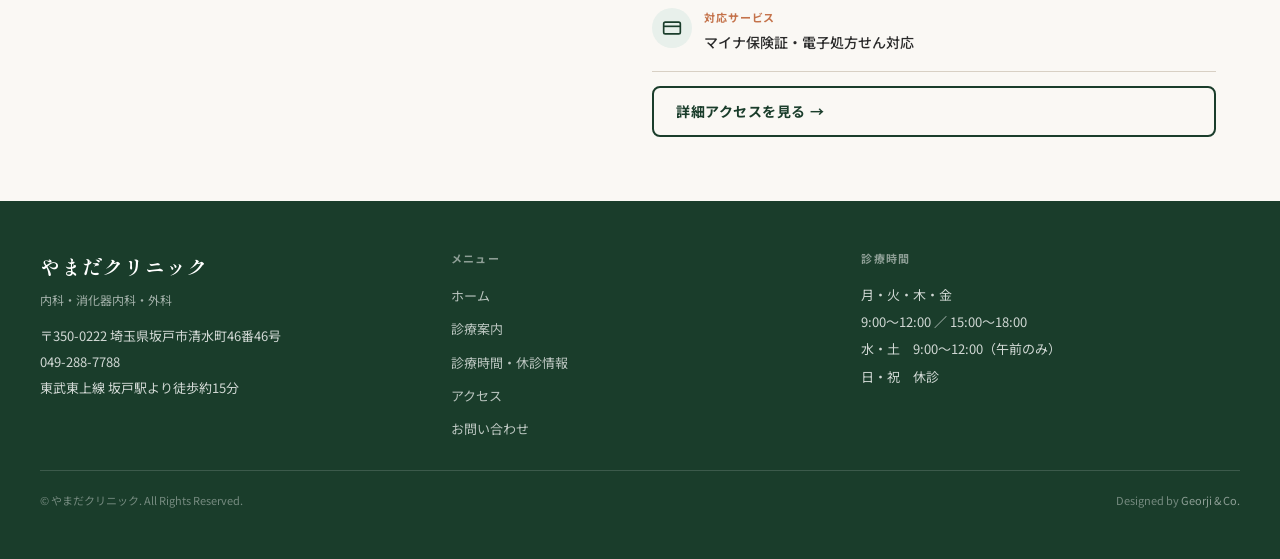
==== commit 6cf8905b: "Add files via upload" ====
--- a/index.html
+++ b/index.html
@@ -4,322 +4,89 @@
   <meta charset="UTF-8">
   <meta name="viewport" content="width=device-width, initial-scale=1.0">
   <title>やまだクリニック｜坂戸市の内科・消化器内科・外科</title>
-  <meta name="description" content="埼玉県坂戸市清水町のやまだクリニック。内科・消化器内科・外科を診療。院長・山田 保が地域の皆さまの健康を支えます。土曜午前診療・駐車場完備。">
-  <link rel="canonical" href="https://georgi-and-co.github.io/yamada-clinic-demo/">
-  <meta property="og:title" content="やまだクリニック｜坂戸市の内科・消化器内科・外科">
-  <meta property="og:description" content="埼玉県坂戸市清水町のやまだクリニック。地域に根ざした丁寧な診療を提供しています。">
-  <meta property="og:type" content="website">
+  <meta name="description" content="埼玉県坂戸市清水町のやまだクリニック。内科・消化器内科・外科を診療。院長・山田 保（群馬大学医学部卒）。駐車場10台無料。マイナ保険証対応。">
+  <link rel="canonical" href="https://georji-and-co.github.io/yamada-clinic-demo/">
   <link rel="stylesheet" href="style.css">
   <style>
-    /* ── TOP固有スタイル ── */
     .main-hero {
-      margin-top: var(--header-h-sp);
+      margin-top: var(--offset);
       background: var(--green);
-      min-height: calc(100vh - var(--header-h-sp));
-      display: flex;
-      align-items: center;
-      position: relative;
-      overflow: hidden;
-      padding: 60px 24px;
+      min-height: calc(100svh - var(--offset));
+      display: flex; align-items: center;
+      position: relative; overflow: hidden;
+      padding: 48px 20px 120px;
     }
+    @media (min-width: 768px) { .main-hero { padding: 60px 40px; } }
     .main-hero::before {
-      content: '';
-      position: absolute;
-      inset: 0;
+      content: ''; position: absolute; inset: 0;
       background: url("data:image/svg+xml,%3Csvg width='60' height='60' viewBox='0 0 60 60' xmlns='http://www.w3.org/2000/svg'%3E%3Cg fill='none'%3E%3Cg fill='%23ffffff' fill-opacity='0.04'%3E%3Cpath d='M36 34v-4h-2v4h-4v2h4v4h2v-4h4v-2h-4zm0-30V0h-2v4h-4v2h4v4h2V6h4V4h-4zM6 34v-4H4v4H0v2h4v4h2v-4h4v-2H6zM6 4V0H4v4H0v2h4v4h2V6h4V4H6z'/%3E%3C/g%3E%3C/g%3E%3C/svg%3E");
     }
     .hero-deco {
-      position: absolute;
-      right: -80px;
-      top: 50%;
-      transform: translateY(-50%);
-      width: 480px;
-      height: 480px;
-      border-radius: 50%;
-      background: radial-gradient(circle, rgba(196,114,74,.25) 0%, transparent 70%);
+      position: absolute; right: -100px; top: 50%; transform: translateY(-50%);
+      width: 400px; height: 400px; border-radius: 50%;
+      background: radial-gradient(circle, rgba(196,114,74,.2) 0%, transparent 70%); pointer-events: none;
     }
-    .hero-content { position: relative; max-width: 640px; }
-    .hero-label {
-      font-size: 11px;
-      font-weight: 700;
-      letter-spacing: 0.25em;
-      text-transform: uppercase;
-      color: var(--terra);
-      margin-bottom: 16px;
-    }
-    .hero-title {
-      font-family: var(--font-min);
-      font-size: clamp(32px, 6vw, 52px);
-      font-weight: 700;
-      color: var(--white);
-      line-height: 1.4;
-      letter-spacing: 0.08em;
-    }
-    .hero-title span { color: rgba(255,255,255,.5); font-size: .85em; }
-    .hero-desc {
-      font-size: 15px;
-      color: rgba(255,255,255,.75);
-      margin-top: 20px;
-      line-height: 2;
-    }
-    .hero-actions {
-      margin-top: 32px;
-      display: flex;
-      gap: 12px;
-      flex-wrap: wrap;
-      align-items: center;
-    }
-    .hero-status {
-      margin-top: 24px;
-      display: flex;
-      align-items: center;
-      gap: 12px;
-    }
-    .hero-tel-block {
-      font-family: var(--font-min);
-      font-size: 28px;
-      font-weight: 700;
-      color: var(--white);
-      letter-spacing: 0.05em;
-    }
-    .hero-tel-block small {
-      display: block;
-      font-family: var(--font-sans);
-      font-size: 11px;
-      color: rgba(255,255,255,.6);
-      font-weight: 400;
-    }
-
-    /* ── お知らせバー ── */
-    .info-bar {
-      background: var(--terra-light);
-      border-top: 2px solid var(--terra);
-      padding: 12px 24px;
-    }
-    .info-bar-inner {
-      max-width: 1200px;
-      margin: 0 auto;
-      display: flex;
-      align-items: center;
-      gap: 12px;
-      font-size: 13px;
-    }
-    .info-tag {
-      background: var(--terra);
-      color: var(--white);
-      font-size: 11px;
-      font-weight: 700;
-      padding: 2px 10px;
-      border-radius: 4px;
-      white-space: nowrap;
-      letter-spacing: 0.06em;
-    }
-
-    /* ── 診療科紹介 ── */
+    .hero-content { position: relative; max-width: 620px; }
+    .hero-label { font-size: 10px; font-weight: 700; letter-spacing: 0.22em; text-transform: uppercase; color: var(--terra); margin-bottom: 14px; }
+    .hero-title { font-family: var(--font-min); font-size: clamp(28px, 7vw, 50px); font-weight: 700; color: var(--white); line-height: 1.45; letter-spacing: 0.06em; }
+    .hero-title em { color: rgba(255,255,255,.5); font-style: normal; font-size: .88em; }
+    .hero-desc { font-size: 14px; color: rgba(255,255,255,.75); margin-top: 18px; line-height: 2; }
+    .hero-actions { margin-top: 28px; display: flex; gap: 10px; flex-wrap: wrap; align-items: center; }
+    .hero-tel-block { font-family: var(--font-min); font-size: 26px; font-weight: 700; color: var(--white); letter-spacing: 0.04em; margin-top: 20px; display: block; }
+    .hero-tel-block small { display: block; font-family: var(--font-sans); font-size: 11px; color: rgba(255,255,255,.6); font-weight: 400; }
+    .hero-status { margin-top: 16px; }
+
+    .info-bar { background: var(--terra-light); border-top: 2px solid var(--terra); padding: 12px 16px; }
+    .info-bar-inner { max-width: 1200px; margin: 0 auto; display: flex; align-items: flex-start; gap: 10px; font-size: 13px; }
+    .info-tag { background: var(--terra); color: var(--white); font-size: 10px; font-weight: 700; padding: 3px 10px; border-radius: 4px; white-space: nowrap; letter-spacing: 0.06em; flex-shrink: 0; }
+
     .dept-section { background: var(--white); }
-    .dept-section .container { max-width: 1200px; margin: 0 auto; }
-    .dept-grid {
-      display: grid;
-      grid-template-columns: 1fr;
-      gap: 20px;
-      margin-top: 40px;
-    }
-    @media (min-width: 640px) { .dept-grid { grid-template-columns: repeat(3, 1fr); } }
-
-    .dept-card {
-      border: 1px solid var(--border);
-      border-radius: 12px;
-      padding: 32px 24px;
-      text-align: center;
-      transition: box-shadow .3s, transform .3s;
-      background: var(--cream);
-    }
-    .dept-card:hover {
-      box-shadow: 0 8px 28px rgba(26,61,43,.1);
-      transform: translateY(-4px);
-    }
-    .dept-icon {
-      width: 72px;
-      height: 72px;
-      border-radius: 50%;
-      background: var(--green-light);
-      display: flex;
-      align-items: center;
-      justify-content: center;
-      margin: 0 auto 16px;
-    }
-    .dept-icon svg {
-      width: 40px !important;
-      height: 40px !important;
-      color: var(--green);
-    }
-    .dept-name {
-      font-family: var(--font-min);
-      font-size: 18px;
-      font-weight: 700;
-      color: var(--green);
-      letter-spacing: 0.06em;
-    }
-    .dept-desc {
-      font-size: 13px;
-      color: var(--text-mid);
-      margin-top: 8px;
-      line-height: 1.8;
-    }
-
-    /* ── 診療時間 ── */
+    .dept-grid { display: grid; grid-template-columns: 1fr; gap: 14px; margin-top: 32px; }
+    @media (min-width: 560px) { .dept-grid { grid-template-columns: repeat(3, minmax(0,1fr)); } }
+    .dept-card { border: 1px solid var(--border); border-radius: 12px; padding: 22px 14px; text-align: center; transition: box-shadow .3s, transform .3s; background: var(--cream); min-width: 0; }
+    .dept-card:hover { box-shadow: 0 8px 28px rgba(26,61,43,.1); transform: translateY(-4px); }
+    .dept-icon { width: 60px; height: 60px; border-radius: 50%; background: var(--green-light); display: flex; align-items: center; justify-content: center; margin: 0 auto 12px; }
+    .dept-icon svg { width: 32px !important; height: 32px !important; color: var(--green); }
+    .dept-name { font-family: var(--font-min); font-size: 16px; font-weight: 700; color: var(--green); letter-spacing: 0.05em; }
+    .dept-desc { font-size: 12px; color: var(--text-mid); margin-top: 8px; line-height: 1.75; }
+
     .hours-section { background: var(--green-light); }
-    .hours-table {
-      width: 100%;
-      border-collapse: collapse;
-      margin-top: 32px;
-      background: var(--white);
-      border-radius: 12px;
-      overflow: hidden;
-      box-shadow: 0 4px 16px rgba(26,61,43,.08);
-    }
-    .hours-table th {
-      background: var(--green);
-      color: var(--white);
-      font-family: var(--font-min);
-      font-size: 14px;
-      font-weight: 700;
-      padding: 14px 10px;
-      text-align: center;
-      letter-spacing: 0.04em;
-    }
-    .hours-table td {
-      padding: 14px 10px;
-      text-align: center;
-      font-size: 14px;
-      border-bottom: 1px solid var(--border);
-      color: var(--text);
-    }
+    .hours-table { width: 100%; border-collapse: collapse; margin-top: 24px; background: var(--white); border-radius: 12px; overflow: hidden; box-shadow: 0 4px 16px rgba(26,61,43,.08); }
+    .hours-table th { background: var(--green); color: var(--white); font-family: var(--font-min); font-size: 12px; font-weight: 700; padding: 12px 4px; text-align: center; }
+    .hours-table td { padding: 11px 4px; text-align: center; font-size: 12px; border-bottom: 1px solid var(--border); }
     .hours-table tr:last-child td { border-bottom: none; }
-    .hours-table .row-label {
-      font-weight: 700;
-      color: var(--green);
-      text-align: left;
-      padding-left: 20px;
-    }
+    .hours-table .row-label { font-weight: 700; color: var(--green); text-align: left; padding-left: 10px; font-size: 11px; line-height: 1.5; }
+    .hours-table .row-label small { display: block; font-weight: 400; color: var(--text-light); font-size: 10px; }
     .hours-table .cell-o { color: var(--green); font-weight: 700; }
     .hours-table .cell-x { color: var(--text-light); }
-    .hours-table .cell-am { color: var(--terra); font-weight: 700; font-size: 12px; }
+    .hours-table .cell-am { color: var(--terra); font-weight: 700; font-size: 10px; }
     .hours-table tr:nth-child(even) td { background: rgba(232,240,235,.3); }
-
-    .hours-note {
-      font-size: 13px;
-      color: var(--text-mid);
-      margin-top: 16px;
-      line-height: 2;
-    }
-    .hours-note li { padding-left: 12px; position: relative; }
-    .hours-note li::before {
-      content: '※';
-      position: absolute;
-      left: 0;
-    }
-    .hours-current {
-      display: flex;
-      align-items: center;
-      gap: 12px;
-      margin-top: 24px;
-    }
-
-    /* ── アクセス ── */
-    .access-grid {
-      display: grid;
-      gap: 32px;
-      margin-top: 40px;
-    }
-    @media (min-width: 768px) {
-      .access-grid { grid-template-columns: 1fr 1fr; align-items: start; }
-    }
-    .access-map iframe {
-      width: 100%;
-      height: 320px;
-      border-radius: 12px;
-      border: none;
-      display: block;
-    }
-    .access-info-list {
-      display: flex;
-      flex-direction: column;
-      gap: 16px;
-    }
-    .access-row {
-      display: flex;
-      gap: 12px;
-      align-items: flex-start;
-      padding-bottom: 16px;
-      border-bottom: 1px solid var(--border);
-    }
-    .access-row:last-child { border-bottom: none; padding-bottom: 0; }
-    .access-icon {
-      width: 40px;
-      height: 40px;
-      border-radius: 50%;
-      background: var(--green-light);
-      display: flex;
-      align-items: center;
-      justify-content: center;
-      flex-shrink: 0;
-    }
-    .access-icon svg { width: 20px; height: 20px; color: var(--green); }
-    .access-label {
-      font-size: 11px;
-      font-weight: 700;
-      color: var(--terra);
-      letter-spacing: 0.08em;
-      text-transform: uppercase;
-    }
-    .access-val {
-      font-size: 15px;
-      font-weight: 500;
-      color: var(--text);
-      margin-top: 2px;
-    }
-    .access-val a { color: var(--green); text-decoration: underline; }
-
-    /* ── 院長ご挨拶 ── */
+    .hours-note { font-size: 12px; color: var(--text-mid); margin-top: 12px; line-height: 2; }
+    .hours-note li { padding-left: 14px; position: relative; }
+    .hours-note li::before { content: '※'; position: absolute; left: 0; }
+    .hours-current { display: flex; align-items: center; gap: 12px; margin-top: 18px; flex-wrap: wrap; }
+
     .greeting-section { background: var(--white); }
-    .greeting-inner {
-      max-width: 780px;
-      margin: 40px auto 0;
-      background: var(--cream);
-      border-radius: 16px;
-      padding: 40px 32px;
-      border-left: 4px solid var(--green);
-    }
-    .greeting-text {
-      font-size: 15px;
-      line-height: 2.2;
-      color: var(--text);
-    }
-    .greeting-sign {
-      text-align: right;
-      margin-top: 24px;
-      font-family: var(--font-min);
-      font-size: 14px;
-      color: var(--text-mid);
-    }
-    .greeting-sign strong {
-      display: block;
-      font-size: 18px;
-      color: var(--green);
-      margin-top: 4px;
-    }
+    .greeting-inner { max-width: 780px; margin: 32px auto 0; background: var(--cream); border-radius: 16px; padding: 28px 20px; border-left: 4px solid var(--green); }
+    @media (min-width: 768px) { .greeting-inner { padding: 40px 36px; } }
+    .greeting-text { font-size: 15px; line-height: 2.2; }
+    .greeting-sign { text-align: right; margin-top: 24px; font-family: var(--font-min); font-size: 13px; color: var(--text-mid); }
+    .greeting-sign strong { display: block; font-size: 18px; color: var(--green); margin-top: 4px; }
+    .greeting-sign span { display: block; font-size: 11px; color: var(--text-light); }
+
+    .access-grid { display: grid; gap: 24px; margin-top: 32px; }
+    @media (min-width: 768px) { .access-grid { grid-template-columns: 1fr 1fr; align-items: start; } }
+    .access-map iframe { width: 100%; height: 260px; border-radius: 12px; border: none; display: block; }
+    .access-info-list { display: flex; flex-direction: column; gap: 14px; min-width: 0; }
   </style>
 </head>
 <body>
 
-<!-- デモバナー -->
 <div class="demo-banner">
   <span>DEMO</span>
-  このサイトはGeorji &amp; Co.が制作したデモサイトです。実際のサービスではありません。
+  <p>このサイトはGeorji &amp; Co.が制作したデモサイトです</p>
 </div>
 
-<!-- ヘッダー -->
 <header class="site-header">
   <div class="header-inner">
     <div class="logo-wrap">
@@ -327,7 +94,7 @@
       <div class="logo-en">Yamada Clinic</div>
       <div class="logo-sub">内科・消化器内科・外科</div>
     </div>
-    <nav class="pc-nav" aria-label="メインナビゲーション">
+    <nav class="pc-nav">
       <a href="index.html">ホーム</a>
       <a href="clinic.html">診療案内</a>
       <a href="hours.html">診療時間</a>
@@ -335,20 +102,12 @@
       <a href="contact.html">お問い合わせ</a>
     </nav>
     <div class="header-cta">
-      <div>
-        <a href="tel:0492887788" class="btn-tel">
-          <small>お電話でのお問い合わせ</small>
-          049-288-7788
-        </a>
-      </div>
-    </div>
-    <button class="hamburger" id="hamburger" aria-label="メニューを開く">
-      <span></span><span></span><span></span>
-    </button>
+      <a href="tel:0492887788" class="btn-tel"><small>お電話でのお問い合わせ</small>049-288-7788</a>
+    </div>
+    <button class="hamburger" id="hamburger" aria-label="メニュー"><span></span><span></span><span></span></button>
   </div>
 </header>
 
-<!-- SPメニュー -->
 <nav class="sp-menu" id="spMenu">
   <a href="index.html">ホーム</a>
   <a href="clinic.html">診療案内</a>
@@ -356,86 +115,61 @@
   <a href="access.html">アクセス</a>
   <a href="contact.html">お問い合わせ</a>
   <a href="tel:0492887788" class="sp-tel">
-    <svg xmlns="http://www.w3.org/2000/svg" width="20" height="20" viewBox="0 0 24 24" fill="none" stroke="currentColor" stroke-width="2" stroke-linecap="round" stroke-linejoin="round"><path d="M22 16.92v3a2 2 0 0 1-2.18 2 19.79 19.79 0 0 1-8.63-3.07A19.5 19.5 0 0 1 4.69 12 19.79 19.79 0 0 1 1.61 3.4 2 2 0 0 1 3.58 1.22h3a2 2 0 0 1 2 1.72 12.84 12.84 0 0 0 .7 2.81 2 2 0 0 1-.45 2.11L7.91 8.97a16 16 0 0 0 6.29 6.29l1.28-1.28a2 2 0 0 1 2.11-.45 12.84 12.84 0 0 0 2.81.7A2 2 0 0 1 22 16.92z"/></svg>
+    <svg xmlns="http://www.w3.org/2000/svg" width="20" height="20" viewBox="0 0 24 24" fill="none" stroke="currentColor" stroke-width="2"><path d="M22 16.92v3a2 2 0 0 1-2.18 2 19.79 19.79 0 0 1-8.63-3.07A19.5 19.5 0 0 1 4.69 12 19.79 19.79 0 0 1 1.61 3.4 2 2 0 0 1 3.58 1.22h3a2 2 0 0 1 2 1.72 12.84 12.84 0 0 0 .7 2.81 2 2 0 0 1-.45 2.11L7.91 8.97a16 16 0 0 0 6.29 6.29l1.28-1.28a2 2 0 0 1 2.11-.45 12.84 12.84 0 0 0 2.81.7A2 2 0 0 1 22 16.92z"/></svg>
     049-288-7788
   </a>
 </nav>
 
-<!-- メインビジュアル -->
 <section class="main-hero">
   <div class="hero-deco"></div>
   <div class="hero-content">
-    <div class="hero-label">Yamada Clinic / Sakado Saitama</div>
-    <h1 class="hero-title">
-      地域に根ざした<br>
-      <span>丁寧な</span>かかりつけ医
-    </h1>
-    <p class="hero-desc">
-      坂戸市で長年にわたり地域の皆さまの健康を支えてきたやまだクリニック。<br>
-      内科・消化器内科・外科を専門に、患者様お一人おひとりに寄り添います。
-    </p>
+    <div class="hero-label">Yamada Clinic / Sakado, Saitama</div>
+    <h1 class="hero-title">地域に根ざした<br><em>丁寧な</em>かかりつけ医</h1>
+    <p class="hero-desc">坂戸市で長年にわたり地域の皆さまの健康を支えるやまだクリニック。内科・消化器内科・外科を専門に、患者様お一人おひとりに寄り添います。</p>
     <div class="hero-actions">
       <a href="contact.html" class="btn-primary">
-        <svg xmlns="http://www.w3.org/2000/svg" width="18" height="18" viewBox="0 0 24 24" fill="none" stroke="currentColor" stroke-width="2" stroke-linecap="round" stroke-linejoin="round"><path d="M21 15a2 2 0 0 1-2 2H7l-4 4V5a2 2 0 0 1 2-2h14a2 2 0 0 1 2 2z"/></svg>
+        <svg xmlns="http://www.w3.org/2000/svg" width="17" height="17" viewBox="0 0 24 24" fill="none" stroke="currentColor" stroke-width="2"><path d="M21 15a2 2 0 0 1-2 2H7l-4 4V5a2 2 0 0 1 2-2h14a2 2 0 0 1 2 2z"/></svg>
         お問い合わせ
       </a>
-      <a href="clinic.html" class="btn-outline" style="color:rgba(255,255,255,.9);border-color:rgba(255,255,255,.5);">
-        診療案内を見る
-      </a>
-    </div>
-    <div class="hero-status">
-      <span class="status-chip"></span>
-    </div>
-    <div style="margin-top:16px;">
-      <a href="tel:0492887788" class="hero-tel-block">
-        <small>お電話でのご予約・お問い合わせ</small>
-        049-288-7788
-      </a>
-    </div>
-  </div>
-</section>
-
-<!-- お知らせ -->
+      <a href="clinic.html" class="btn-outline" style="color:rgba(255,255,255,.9);border-color:rgba(255,255,255,.45);">診療案内を見る</a>
+    </div>
+    <div class="hero-status"><span class="status-chip"></span></div>
+    <a href="tel:0492887788" class="hero-tel-block"><small>お電話でのご予約・お問い合わせ</small>049-288-7788</a>
+  </div>
+</section>
+
 <div class="info-bar">
   <div class="info-bar-inner">
     <span class="info-tag">お知らせ</span>
-    <p>マイナ保険証・電子処方せんに対応しております。受付にてスタッフへお申し付けください。</p>
+    <p>マイナ保険証・電子処方せんに対応しています。受付にてスタッフへお申し付けください。</p>
   </div>
 </div>
 
-<!-- 診療科 -->
 <section class="dept-section">
   <div class="container">
     <p class="section-label fade-in">Departments</p>
     <h2 class="section-title fade-in">診療科のご案内</h2>
-    <p class="fade-in">内科・消化器内科・外科を診療しています。日常的な体調不良から専門的な消化器疾患まで、幅広く対応いたします。</p>
+    <p class="fade-in">内科・消化器内科・外科を診療しています。日常的な体調不良から専門的な消化器疾患まで幅広く対応いたします。</p>
     <div class="dept-grid">
       <div class="dept-card fade-in">
-        <div class="dept-icon">
-          <svg xmlns="http://www.w3.org/2000/svg" viewBox="0 0 24 24" fill="none" stroke="currentColor" stroke-width="1.5" stroke-linecap="round" stroke-linejoin="round"><path d="M22 12h-4l-3 9L9 3l-3 9H2"/></svg>
-        </div>
+        <div class="dept-icon"><svg xmlns="http://www.w3.org/2000/svg" viewBox="0 0 24 24" fill="none" stroke="currentColor" stroke-width="1.5"><path d="M22 12h-4l-3 9L9 3l-3 9H2"/></svg></div>
         <div class="dept-name">内科</div>
-        <p class="dept-desc">発熱・咳・倦怠感などの一般的な症状から、生活習慣病（高血圧・糖尿病・高脂血症）まで幅広く診療します。</p>
+        <p class="dept-desc">発熱・倦怠感などの一般症状から、高血圧・糖尿病・高脂血症などの生活習慣病まで幅広く対応します。</p>
       </div>
       <div class="dept-card fade-in">
-        <div class="dept-icon">
-          <svg xmlns="http://www.w3.org/2000/svg" viewBox="0 0 24 24" fill="none" stroke="currentColor" stroke-width="1.5" stroke-linecap="round" stroke-linejoin="round"><circle cx="12" cy="12" r="10"/><path d="M12 8v4l3 3"/></svg>
-        </div>
+        <div class="dept-icon"><svg xmlns="http://www.w3.org/2000/svg" viewBox="0 0 24 24" fill="none" stroke="currentColor" stroke-width="1.5"><circle cx="12" cy="12" r="10"/><path d="M12 8v4l3 3"/></svg></div>
         <div class="dept-name">消化器内科</div>
-        <p class="dept-desc">胃・十二指腸・大腸疾患、肝臓・胆のう・膵臓疾患を専門的に診療します。胃の不快感や腹痛でお困りの方はご相談ください。</p>
+        <p class="dept-desc">胃・腸・肝臓・胆のう・膵臓などの消化器疾患を専門的に診療します。胃痛・腹痛でお困りの方はご相談ください。</p>
       </div>
       <div class="dept-card fade-in">
-        <div class="dept-icon">
-          <svg xmlns="http://www.w3.org/2000/svg" viewBox="0 0 24 24" fill="none" stroke="currentColor" stroke-width="1.5" stroke-linecap="round" stroke-linejoin="round"><path d="M12 2a10 10 0 1 0 10 10"/><path d="M12 8v4l2 2"/><path d="M18 2v4h4"/></svg>
-        </div>
+        <div class="dept-icon"><svg xmlns="http://www.w3.org/2000/svg" viewBox="0 0 24 24" fill="none" stroke="currentColor" stroke-width="1.5"><path d="M18 2v4h4"/><path d="M12 2a10 10 0 1 0 10 10"/></svg></div>
         <div class="dept-name">外科</div>
-        <p class="dept-desc">切り傷・擦り傷などの外傷処置から、皮膚の腫瘍・皮下腫瘤の処置まで対応します。</p>
-      </div>
-    </div>
-  </div>
-</section>
-
-<!-- 診療時間 -->
+        <p class="dept-desc">切り傷・擦り傷などの外傷処置から、皮膚の腫瘤・粉瘤など小手術まで対応します。</p>
+      </div>
+    </div>
+  </div>
+</section>
+
 <section class="hours-section">
   <div class="container">
     <p class="section-label fade-in">Hours</p>
@@ -444,193 +178,118 @@
       <span class="status-chip"></span>
       <span style="font-size:13px;color:var(--text-mid);">本日の診療状況</span>
     </div>
-    <table class="hours-table fade-in">
-      <thead>
-        <tr>
-          <th>時間帯</th>
-          <th>月</th><th>火</th><th>水</th><th>木</th><th>金</th><th>土</th><th>日祝</th>
-        </tr>
-      </thead>
-      <tbody>
-        <tr>
-          <td class="row-label">午前<br><small style="font-weight:400;color:var(--text-light);">9:00〜12:00</small></td>
-          <td class="cell-o">○</td><td class="cell-o">○</td><td class="cell-o">○</td><td class="cell-o">○</td><td class="cell-o">○</td><td class="cell-am">午前のみ</td><td class="cell-x">休</td>
-        </tr>
-        <tr>
-          <td class="row-label">午後<br><small style="font-weight:400;color:var(--text-light);">15:00〜18:00</small></td>
-          <td class="cell-o">○</td><td class="cell-o">○</td><td class="cell-x">休</td><td class="cell-o">○</td><td class="cell-o">○</td><td class="cell-x">休</td><td class="cell-x">休</td>
-        </tr>
-      </tbody>
-    </table>
+    <div style="overflow-x:auto;-webkit-overflow-scrolling:touch;" class="fade-in">
+      <table class="hours-table" style="min-width:320px;">
+        <thead>
+          <tr><th style="min-width:72px;">時間帯</th><th>月</th><th>火</th><th>水</th><th>木</th><th>金</th><th>土</th><th>日祝</th></tr>
+        </thead>
+        <tbody>
+          <tr>
+            <td class="row-label">午前<small>9:00〜12:00</small></td>
+            <td class="cell-o">○</td><td class="cell-o">○</td><td class="cell-o">○</td><td class="cell-o">○</td><td class="cell-o">○</td><td class="cell-am">午前<br>のみ</td><td class="cell-x">休</td>
+          </tr>
+          <tr>
+            <td class="row-label">午後<small>15:00〜18:00</small></td>
+            <td class="cell-o">○</td><td class="cell-o">○</td><td class="cell-x">休</td><td class="cell-o">○</td><td class="cell-o">○</td><td class="cell-x">休</td><td class="cell-x">休</td>
+          </tr>
+        </tbody>
+      </table>
+    </div>
     <ul class="hours-note fade-in">
-      <li>水曜・土曜は午前診療のみです（15:00以降は休診）</li>
-      <li>祝日・年末年始は休診となる場合があります。事前にお電話でご確認ください。</li>
+      <li>水曜・土曜は午前診療のみ（15:00以降は休診）</li>
+      <li>祝日・臨時休診あり。事前にお電話でご確認ください。</li>
       <li>受付は各診療終了の15分前までにお済ませください。</li>
     </ul>
-    <div style="margin-top:28px;" class="fade-in">
-      <a href="hours.html" class="btn-outline">詳細・休診情報を確認する →</a>
-    </div>
-  </div>
-</section>
-
-<!-- 院長ご挨拶 -->
+    <div style="margin-top:22px;" class="fade-in"><a href="hours.html" class="btn-outline">詳細・休診情報を確認する →</a></div>
+  </div>
+</section>
+
 <section class="greeting-section">
   <div class="container">
     <p class="section-label fade-in">From the Doctor</p>
     <h2 class="section-title fade-in">院長ごあいさつ</h2>
     <div class="greeting-inner fade-in">
-      <p class="greeting-text">
-        やまだクリニックは、患者様お一人おひとりのお話をしっかりとお聞きし、丁寧でわかりやすい説明を心がけています。<br><br>
-        「なんとなく体の調子が悪い」「以前から気になっていた症状がある」など、些細なことでもお気軽にご相談ください。地域の皆さまのかかりつけ医として、日常の健康管理から専門的な診療まで、誠実に対応してまいります。
-      </p>
+      <p class="greeting-text">やまだクリニックは、患者様お一人おひとりのお話をしっかりとお聞きし、丁寧でわかりやすい説明を心がけております。<br><br>内科・消化器内科・外科を専門に、「なんとなく体の調子が悪い」「以前から気になっている症状がある」など、些細なことでもお気軽にご相談ください。地域の皆さまのかかりつけ医として、日常の健康管理から専門的な診療まで、誠実に対応してまいります。</p>
       <div class="greeting-sign">
         やまだクリニック 院長
         <strong>山田 保</strong>
-        <span style="font-size:12px;color:var(--text-light);">群馬大学医学部 卒業</span>
-      </div>
-    </div>
-  </div>
-</section>
-
-<!-- アクセス -->
-<section style="background:var(--cream);">
+        <span>群馬大学医学部 卒業</span>
+      </div>
+    </div>
+  </div>
+</section>
+
+<section style="background:var(--cream);overflow:hidden;">
   <div class="container">
     <p class="section-label fade-in">Access</p>
     <h2 class="section-title fade-in">アクセス</h2>
-    <div class="access-grid" style="margin-top:40px;">
+    <div class="access-grid">
       <div class="access-map fade-in">
-        <iframe
-          src="https://www.google.com/maps/embed?pb=!1m18!1m12!1m3!1d3229.9!2d139.3809!3d35.9577!2m3!1f0!2f0!3f0!3m2!1i1024!2i768!4f13.1!3m3!1m2!1s0x601f40c3b0000001%3A0x0!2z44Ch44G-44Gg44Kv44Oq44OL44OD44Kv!5e0!3m2!1sja!2sjp!4v1620000000000!5m2!1sja!2sjp"
-          loading="lazy"
-          allowfullscreen
-          title="やまだクリニック 地図">
-        </iframe>
+        <iframe src="https://www.google.com/maps/embed/v1/place?key=AIzaSyA4-mgUHwS7N9PmfEx7xGmvrIiDA3NzyrI&q=place_id:ChIJrXem1mDWGGARuGfm0WJluS0&zoom=15" loading="lazy" allowfullscreen title="やまだクリニック 地図"></iframe>
       </div>
       <div class="access-info-list fade-in">
         <div class="access-row">
-          <div class="access-icon">
-            <svg xmlns="http://www.w3.org/2000/svg" viewBox="0 0 24 24" fill="none" stroke="currentColor" stroke-width="2" stroke-linecap="round" stroke-linejoin="round"><path d="M21 10c0 7-9 13-9 13s-9-6-9-13a9 9 0 0 1 18 0z"/><circle cx="12" cy="10" r="3"/></svg>
-          </div>
-          <div>
-            <div class="access-label">住所</div>
-            <div class="access-val">〒350-0222<br>埼玉県坂戸市清水町46番46号</div>
-          </div>
-        </div>
-        <div class="access-row">
-          <div class="access-icon">
-            <svg xmlns="http://www.w3.org/2000/svg" viewBox="0 0 24 24" fill="none" stroke="currentColor" stroke-width="2" stroke-linecap="round" stroke-linejoin="round"><path d="M22 16.92v3a2 2 0 0 1-2.18 2 19.79 19.79 0 0 1-8.63-3.07A19.5 19.5 0 0 1 4.69 12 19.79 19.79 0 0 1 1.61 3.4 2 2 0 0 1 3.58 1.22h3a2 2 0 0 1 2 1.72 12.84 12.84 0 0 0 .7 2.81 2 2 0 0 1-.45 2.11L7.91 8.97a16 16 0 0 0 6.29 6.29l1.28-1.28a2 2 0 0 1 2.11-.45 12.84 12.84 0 0 0 2.81.7A2 2 0 0 1 22 16.92z"/></svg>
-          </div>
-          <div>
-            <div class="access-label">電話番号</div>
-            <div class="access-val"><a href="tel:0492887788">049-288-7788</a></div>
-          </div>
-        </div>
-        <div class="access-row">
-          <div class="access-icon">
-            <svg xmlns="http://www.w3.org/2000/svg" viewBox="0 0 24 24" fill="none" stroke="currentColor" stroke-width="2" stroke-linecap="round" stroke-linejoin="round"><rect x="3" y="3" width="18" height="18" rx="2"/><path d="M3 9h18M9 21V9"/></svg>
-          </div>
-          <div>
-            <div class="access-label">最寄り駅</div>
-            <div class="access-val">東武東上線 坂戸駅 徒歩約13分<br>北坂戸駅 徒歩約15分</div>
-          </div>
-        </div>
-        <div class="access-row">
-          <div class="access-icon">
-            <svg xmlns="http://www.w3.org/2000/svg" viewBox="0 0 24 24" fill="none" stroke="currentColor" stroke-width="2" stroke-linecap="round" stroke-linejoin="round"><path d="M5 17H3a2 2 0 0 1-2-2V5a2 2 0 0 1 2-2h11a2 2 0 0 1 2 2v3"/><rect x="9" y="11" width="14" height="10" rx="1"/><path d="M13 11v4h4"/></svg>
-          </div>
-          <div>
-            <div class="access-label">駐車場</div>
-            <div class="access-val">あり（無料）</div>
-          </div>
-        </div>
-        <div class="access-row">
-          <div class="access-icon">
-            <svg xmlns="http://www.w3.org/2000/svg" viewBox="0 0 24 24" fill="none" stroke="currentColor" stroke-width="2" stroke-linecap="round" stroke-linejoin="round"><rect x="2" y="5" width="20" height="14" rx="2"/><path d="M2 10h20"/></svg>
-          </div>
-          <div>
-            <div class="access-label">対応サービス</div>
-            <div class="access-val">マイナ保険証・電子処方せん対応</div>
-          </div>
-        </div>
-        <a href="access.html" class="btn-outline" style="margin-top:8px;">詳細アクセスを見る →</a>
-      </div>
-    </div>
-  </div>
-</section>
-
-<!-- フッター -->
+          <div class="access-icon"><svg xmlns="http://www.w3.org/2000/svg" viewBox="0 0 24 24" fill="none" stroke="currentColor" stroke-width="2"><path d="M21 10c0 7-9 13-9 13s-9-6-9-13a9 9 0 0 1 18 0z"/><circle cx="12" cy="10" r="3"/></svg></div>
+          <div style="min-width:0;"><div class="access-label">住所</div><div class="access-val">〒350-0222<br>埼玉県坂戸市清水町46番46号</div></div>
+        </div>
+        <div class="access-row">
+          <div class="access-icon"><svg xmlns="http://www.w3.org/2000/svg" viewBox="0 0 24 24" fill="none" stroke="currentColor" stroke-width="2"><path d="M22 16.92v3a2 2 0 0 1-2.18 2 19.79 19.79 0 0 1-8.63-3.07A19.5 19.5 0 0 1 4.69 12 19.79 19.79 0 0 1 1.61 3.4 2 2 0 0 1 3.58 1.22h3a2 2 0 0 1 2 1.72 12.84 12.84 0 0 0 .7 2.81 2 2 0 0 1-.45 2.11L7.91 8.97a16 16 0 0 0 6.29 6.29l1.28-1.28a2 2 0 0 1 2.11-.45 12.84 12.84 0 0 0 2.81.7A2 2 0 0 1 22 16.92z"/></svg></div>
+          <div style="min-width:0;"><div class="access-label">電話番号</div><div class="access-val"><a href="tel:0492887788">049-288-7788</a></div></div>
+        </div>
+        <div class="access-row">
+          <div class="access-icon"><svg xmlns="http://www.w3.org/2000/svg" viewBox="0 0 24 24" fill="none" stroke="currentColor" stroke-width="2"><rect x="3" y="3" width="18" height="18" rx="2"/><path d="M3 9h18M9 21V9"/></svg></div>
+          <div style="min-width:0;"><div class="access-label">最寄り駅</div><div class="access-val">東武東上線 坂戸駅 徒歩約15分 / 車5分<br>北坂戸駅 徒歩約20分 / 車7分</div></div>
+        </div>
+        <div class="access-row">
+          <div class="access-icon"><svg xmlns="http://www.w3.org/2000/svg" viewBox="0 0 24 24" fill="none" stroke="currentColor" stroke-width="2"><path d="M5 17H3a2 2 0 0 1-2-2V5a2 2 0 0 1 2-2h11a2 2 0 0 1 2 2v3"/><rect x="9" y="11" width="14" height="10" rx="1"/></svg></div>
+          <div style="min-width:0;"><div class="access-label">駐車場</div><div class="access-val">無料 10台</div></div>
+        </div>
+        <div class="access-row">
+          <div class="access-icon"><svg xmlns="http://www.w3.org/2000/svg" viewBox="0 0 24 24" fill="none" stroke="currentColor" stroke-width="2"><rect x="2" y="5" width="20" height="14" rx="2"/><path d="M2 10h20"/></svg></div>
+          <div style="min-width:0;"><div class="access-label">対応サービス</div><div class="access-val">マイナ保険証・電子処方せん対応</div></div>
+        </div>
+        <a href="access.html" class="btn-outline">詳細アクセスを見る →</a>
+      </div>
+    </div>
+  </div>
+</section>
+
 <footer class="site-footer">
   <div class="footer-inner">
     <div>
       <div class="footer-logo-ja">やまだクリニック</div>
       <div class="footer-logo-sub">内科・消化器内科・外科</div>
-      <div class="footer-info">
-        〒350-0222 埼玉県坂戸市清水町46番46号<br>
-        <a href="tel:0492887788">049-288-7788</a><br>
-        東武東上線 坂戸駅より徒歩約13分
-      </div>
+      <div class="footer-info">〒350-0222 埼玉県坂戸市清水町46番46号<br><a href="tel:0492887788">049-288-7788</a><br>東武東上線 坂戸駅より徒歩約15分</div>
     </div>
     <div>
       <div class="footer-nav-title">メニュー</div>
       <nav class="footer-nav">
-        <a href="index.html">ホーム</a>
-        <a href="clinic.html">診療案内</a>
-        <a href="hours.html">診療時間・休診情報</a>
-        <a href="access.html">アクセス</a>
-        <a href="contact.html">お問い合わせ</a>
+        <a href="index.html">ホーム</a><a href="clinic.html">診療案内</a>
+        <a href="hours.html">診療時間・休診情報</a><a href="access.html">アクセス</a><a href="contact.html">お問い合わせ</a>
       </nav>
     </div>
     <div>
       <div class="footer-nav-title">診療時間</div>
-      <div class="footer-info" style="font-size:13px;line-height:2;">
-        月・火・木・金<br>9:00〜12:00 ／ 15:00〜18:00<br>
-        水・土<br>9:00〜12:00（午前のみ）<br>
-        日・祝　休診
-      </div>
+      <div class="footer-info" style="font-size:13px;line-height:2.1;">月・火・木・金<br>9:00〜12:00 ／ 15:00〜18:00<br>水・土　9:00〜12:00（午前のみ）<br>日・祝　休診</div>
     </div>
   </div>
   <div class="footer-bottom">
-    <span>&copy; 2024 やまだクリニック. All Rights Reserved.</span>
+    <span>&copy; やまだクリニック. All Rights Reserved.</span>
     <span class="footer-credit">Designed by <a href="https://georji-and-co.github.io/" target="_blank" rel="noopener">Georji &amp; Co.</a></span>
   </div>
 </footer>
 
-<!-- SPスティッキーCTA -->
 <div class="sticky-cta">
-  <a href="tel:0492887788" class="cta-tel">
-    <svg xmlns="http://www.w3.org/2000/svg" viewBox="0 0 24 24" fill="none" stroke="currentColor" stroke-width="2" stroke-linecap="round" stroke-linejoin="round"><path d="M22 16.92v3a2 2 0 0 1-2.18 2 19.79 19.79 0 0 1-8.63-3.07A19.5 19.5 0 0 1 4.69 12 19.79 19.79 0 0 1 1.61 3.4 2 2 0 0 1 3.58 1.22h3a2 2 0 0 1 2 1.72 12.84 12.84 0 0 0 .7 2.81 2 2 0 0 1-.45 2.11L7.91 8.97a16 16 0 0 0 6.29 6.29l1.28-1.28a2 2 0 0 1 2.11-.45 12.84 12.84 0 0 0 2.81.7A2 2 0 0 1 22 16.92z"/></svg>
-    電話する
-  </a>
-  <a href="contact.html" class="cta-web">
-    <svg xmlns="http://www.w3.org/2000/svg" viewBox="0 0 24 24" fill="none" stroke="currentColor" stroke-width="2" stroke-linecap="round" stroke-linejoin="round"><path d="M21 15a2 2 0 0 1-2 2H7l-4 4V5a2 2 0 0 1 2-2h14a2 2 0 0 1 2 2z"/></svg>
-    お問い合わせ
-  </a>
+  <a href="tel:0492887788" class="cta-tel"><svg xmlns="http://www.w3.org/2000/svg" viewBox="0 0 24 24" fill="none" stroke="currentColor" stroke-width="2"><path d="M22 16.92v3a2 2 0 0 1-2.18 2 19.79 19.79 0 0 1-8.63-3.07A19.5 19.5 0 0 1 4.69 12 19.79 19.79 0 0 1 1.61 3.4 2 2 0 0 1 3.58 1.22h3a2 2 0 0 1 2 1.72 12.84 12.84 0 0 0 .7 2.81 2 2 0 0 1-.45 2.11L7.91 8.97a16 16 0 0 0 6.29 6.29l1.28-1.28a2 2 0 0 1 2.11-.45 12.84 12.84 0 0 0 2.81.7A2 2 0 0 1 22 16.92z"/></svg>電話する</a>
+  <a href="contact.html" class="cta-web"><svg xmlns="http://www.w3.org/2000/svg" viewBox="0 0 24 24" fill="none" stroke="currentColor" stroke-width="2"><path d="M21 15a2 2 0 0 1-2 2H7l-4 4V5a2 2 0 0 1 2-2h14a2 2 0 0 1 2 2z"/></svg>お問い合わせ</a>
 </div>
-
-<!-- SPボトムナビ -->
 <nav class="sp-bottom-nav">
-  <a href="index.html">
-    <svg xmlns="http://www.w3.org/2000/svg" viewBox="0 0 24 24" fill="none" stroke="currentColor" stroke-width="2" stroke-linecap="round" stroke-linejoin="round"><path d="m3 9 9-7 9 7v11a2 2 0 0 1-2 2H5a2 2 0 0 1-2-2z"/><polyline points="9 22 9 12 15 12 15 22"/></svg>
-    ホーム
-  </a>
-  <a href="clinic.html">
-    <svg xmlns="http://www.w3.org/2000/svg" viewBox="0 0 24 24" fill="none" stroke="currentColor" stroke-width="2" stroke-linecap="round" stroke-linejoin="round"><path d="M22 12h-4l-3 9L9 3l-3 9H2"/></svg>
-    診療
-  </a>
-  <a href="hours.html">
-    <svg xmlns="http://www.w3.org/2000/svg" viewBox="0 0 24 24" fill="none" stroke="currentColor" stroke-width="2" stroke-linecap="round" stroke-linejoin="round"><circle cx="12" cy="12" r="10"/><polyline points="12 6 12 12 16 14"/></svg>
-    時間
-  </a>
-  <a href="access.html">
-    <svg xmlns="http://www.w3.org/2000/svg" viewBox="0 0 24 24" fill="none" stroke="currentColor" stroke-width="2" stroke-linecap="round" stroke-linejoin="round"><path d="M21 10c0 7-9 13-9 13s-9-6-9-13a9 9 0 0 1 18 0z"/><circle cx="12" cy="10" r="3"/></svg>
-    アクセス
-  </a>
-  <a href="contact.html">
-    <svg xmlns="http://www.w3.org/2000/svg" viewBox="0 0 24 24" fill="none" stroke="currentColor" stroke-width="2" stroke-linecap="round" stroke-linejoin="round"><path d="M21 15a2 2 0 0 1-2 2H7l-4 4V5a2 2 0 0 1 2-2h14a2 2 0 0 1 2 2z"/></svg>
-    問合せ
-  </a>
+  <a href="index.html"><svg xmlns="http://www.w3.org/2000/svg" viewBox="0 0 24 24" fill="none" stroke="currentColor" stroke-width="2"><path d="m3 9 9-7 9 7v11a2 2 0 0 1-2 2H5a2 2 0 0 1-2-2z"/><polyline points="9 22 9 12 15 12 15 22"/></svg>ホーム</a>
+  <a href="clinic.html"><svg xmlns="http://www.w3.org/2000/svg" viewBox="0 0 24 24" fill="none" stroke="currentColor" stroke-width="2"><path d="M22 12h-4l-3 9L9 3l-3 9H2"/></svg>診療</a>
+  <a href="hours.html"><svg xmlns="http://www.w3.org/2000/svg" viewBox="0 0 24 24" fill="none" stroke="currentColor" stroke-width="2"><circle cx="12" cy="12" r="10"/><polyline points="12 6 12 12 16 14"/></svg>時間</a>
+  <a href="access.html"><svg xmlns="http://www.w3.org/2000/svg" viewBox="0 0 24 24" fill="none" stroke="currentColor" stroke-width="2"><path d="M21 10c0 7-9 13-9 13s-9-6-9-13a9 9 0 0 1 18 0z"/><circle cx="12" cy="10" r="3"/></svg>アクセス</a>
+  <a href="contact.html"><svg xmlns="http://www.w3.org/2000/svg" viewBox="0 0 24 24" fill="none" stroke="currentColor" stroke-width="2"><path d="M21 15a2 2 0 0 1-2 2H7l-4 4V5a2 2 0 0 1 2-2h14a2 2 0 0 1 2 2z"/></svg>問合せ</a>
 </nav>
-
 <script src="common.js"></script>
 </body>
 </html>
--- a/style.css
+++ b/style.css
@@ -1,5 +1,5 @@
 /* ===========================
-   やまだクリニック | style.css
+   やまだクリニック | style.css  (SP最適化版)
    =========================== */
 
 @import url('https://fonts.googleapis.com/css2?family=Shippori+Mincho:wght@400;500;600;700;800&family=Noto+Sans+JP:wght@300;400;500;700&display=swap');
@@ -25,15 +25,17 @@
   --text-light:  #888;
   --border:      #d8d0c4;
   --white:       #ffffff;
-  --header-h-sp: 130px;  /* デモバナー34px + ヘッダー96px */
-  --header-h-pc: 88px;
   --demo-h:      34px;
+  --header-h:    72px;
+  --offset:      calc(var(--demo-h) + var(--header-h));
   --font-min:    'Shippori Mincho', serif;
   --font-sans:   'Noto Sans JP', sans-serif;
 }
+@media (min-width: 900px) {
+  :root { --header-h: 88px; }
+}
 
 html { scroll-behavior: smooth; }
-
 body {
   font-family: var(--font-sans);
   font-size: 16px;
@@ -41,8 +43,8 @@
   color: var(--text);
   background: var(--cream);
   overflow-x: hidden;
-}
-
+  max-width: 100vw;
+}
 a { color: inherit; text-decoration: none; }
 img { max-width: 100%; display: block; }
 ul, ol { list-style: none; }
@@ -50,499 +52,301 @@
 /* ── Demo Banner ── */
 .demo-banner {
   position: fixed;
-  top: 0;
-  left: 0;
-  width: 100%;
+  top: 0; left: 0; width: 100%;
   height: var(--demo-h);
   background: var(--green);
   color: var(--white);
   display: flex;
   align-items: center;
   justify-content: center;
-  font-family: var(--font-sans);
-  font-size: 12px;
+  font-size: 11px;
   font-weight: 500;
-  letter-spacing: 0.05em;
+  letter-spacing: 0.04em;
   z-index: 1000;
-  gap: 12px;
+  gap: 8px;
+  padding: 0 12px;
+  overflow: hidden;
+}
+.demo-banner p {
+  overflow: hidden;
+  text-overflow: ellipsis;
+  white-space: nowrap;
 }
 .demo-banner span {
   background: var(--terra);
-  padding: 2px 10px;
+  padding: 2px 8px;
   border-radius: 20px;
   font-size: 10px;
   font-weight: 700;
   letter-spacing: 0.08em;
+  flex-shrink: 0;
 }
 
 /* ── Header ── */
 .site-header {
   position: fixed;
-  top: var(--demo-h);
-  left: 0;
-  width: 100%;
+  top: var(--demo-h); left: 0; width: 100%;
   background: var(--white);
   border-bottom: 1px solid var(--border);
   z-index: 900;
   box-shadow: 0 2px 12px rgba(26,61,43,.06);
 }
-
 .header-inner {
   max-width: 1200px;
   margin: 0 auto;
-  padding: 0 24px;
-  height: 96px;
+  padding: 0 16px;
+  height: var(--header-h);
   display: flex;
   align-items: center;
   justify-content: space-between;
-}
-
-.logo-wrap { display: flex; flex-direction: column; gap: 2px; }
+  gap: 8px;
+  min-width: 0;
+}
+
+/* ロゴ */
+.logo-wrap { display: flex; flex-direction: column; gap: 1px; flex-shrink: 1; min-width: 0; }
 .logo-ja {
   font-family: var(--font-min);
-  font-size: 22px;
-  font-weight: 700;
+  font-size: 17px; font-weight: 700;
   color: var(--green);
-  letter-spacing: 0.06em;
-}
-.logo-en {
-  font-size: 10px;
-  font-weight: 500;
-  color: var(--text-light);
-  letter-spacing: 0.14em;
-  text-transform: uppercase;
-}
-.logo-sub {
-  font-size: 11px;
-  color: var(--text-mid);
-  letter-spacing: 0.04em;
-}
-
-/* デスクトップナビ */
+  letter-spacing: 0.03em;
+  white-space: nowrap;
+}
+.logo-en { font-size: 9px; font-weight: 500; color: var(--text-light); letter-spacing: 0.1em; text-transform: uppercase; }
+.logo-sub { font-size: 10px; color: var(--text-mid); white-space: nowrap; }
+@media (min-width: 900px) {
+  .header-inner { padding: 0 24px; }
+  .logo-ja { font-size: 22px; }
+  .logo-en { font-size: 10px; }
+  .logo-sub { font-size: 11px; }
+}
+
+/* PC ナビ */
 .pc-nav { display: none; }
-
-@media (min-width: 768px) {
-  :root { --header-h-sp: var(--header-h-pc); }
-
-  .header-inner { height: var(--header-h-pc); }
-
+.header-cta { display: none; }
+@media (min-width: 900px) {
   .pc-nav {
-    display: flex;
-    align-items: center;
-    gap: 4px;
+    display: flex; align-items: center; gap: 2px; flex-shrink: 0;
   }
   .pc-nav a {
-    font-size: 13px;
-    font-weight: 500;
-    color: var(--text-mid);
-    padding: 6px 12px;
-    border-radius: 6px;
+    font-size: 13px; font-weight: 500; color: var(--text-mid);
+    padding: 6px 10px; border-radius: 6px;
     transition: background .2s, color .2s;
-    letter-spacing: 0.03em;
+    white-space: nowrap;
   }
   .pc-nav a:hover { background: var(--green-light); color: var(--green); }
-
-  .header-cta {
-    display: flex;
-    align-items: center;
-    gap: 10px;
-  }
+  .header-cta { display: flex; align-items: center; flex-shrink: 0; }
   .btn-tel {
     font-family: var(--font-min);
-    font-size: 20px;
-    font-weight: 700;
-    color: var(--green);
-    letter-spacing: 0.05em;
+    font-size: 18px; font-weight: 700; color: var(--green);
+    letter-spacing: 0.04em; white-space: nowrap;
   }
   .btn-tel small {
-    display: block;
-    font-family: var(--font-sans);
-    font-size: 10px;
-    font-weight: 400;
-    color: var(--text-light);
-    letter-spacing: 0.06em;
+    display: block; font-family: var(--font-sans);
+    font-size: 10px; font-weight: 400; color: var(--text-light);
     text-align: center;
   }
-  .btn-net {
-    background: var(--terra);
-    color: var(--white);
-    font-size: 13px;
-    font-weight: 700;
-    padding: 10px 18px;
-    border-radius: 8px;
-    letter-spacing: 0.05em;
-    transition: background .2s;
-    white-space: nowrap;
-  }
-  .btn-net:hover { background: #b0633e; }
-}
-
-/* モバイルハンバーガー */
+}
+
+/* ハンバーガー */
 .hamburger {
-  display: flex;
-  flex-direction: column;
-  gap: 5px;
-  cursor: pointer;
-  padding: 6px;
-  background: none;
-  border: none;
-}
-.hamburger span {
-  display: block;
-  width: 24px;
-  height: 2px;
-  background: var(--green);
-  border-radius: 2px;
-  transition: .3s;
-}
-@media (min-width: 768px) { .hamburger { display: none; } }
-
-/* モバイルメニュー */
+  display: flex; flex-direction: column; gap: 5px;
+  cursor: pointer; padding: 8px; background: none; border: none; flex-shrink: 0;
+}
+.hamburger span { display: block; width: 22px; height: 2px; background: var(--green); border-radius: 2px; transition: .3s; }
+@media (min-width: 900px) { .hamburger { display: none; } }
+
+/* SP メニュー */
 .sp-menu {
   display: none;
   position: fixed;
-  top: calc(var(--demo-h) + 96px);
-  left: 0;
-  width: 100%;
+  top: var(--offset); left: 0; width: 100%;
   background: var(--white);
   border-bottom: 2px solid var(--green);
   z-index: 850;
-  padding: 16px 0;
+  padding: 4px 0;
+  max-height: calc(100vh - var(--offset));
+  overflow-y: auto;
 }
 .sp-menu.open { display: block; }
 .sp-menu a {
-  display: block;
-  padding: 12px 24px;
-  font-size: 15px;
-  font-weight: 500;
-  color: var(--text);
+  display: block; padding: 14px 20px;
+  font-size: 15px; font-weight: 500; color: var(--text);
   border-bottom: 1px solid var(--border);
   transition: background .2s;
 }
 .sp-menu a:hover { background: var(--green-light); }
 .sp-menu .sp-tel {
-  padding: 14px 24px;
-  font-family: var(--font-min);
-  font-size: 22px;
-  font-weight: 700;
-  color: var(--green);
-  display: flex;
-  align-items: center;
-  gap: 8px;
-}
-
-/* ── スティッキーCTAバー（SP） ── */
+  padding: 16px 20px;
+  font-family: var(--font-min); font-size: 22px; font-weight: 700; color: var(--green);
+  display: flex; align-items: center; gap: 8px;
+  background: var(--green-light); border-bottom: none;
+}
+
+/* スティッキーCTA */
 .sticky-cta {
   display: flex;
-  position: fixed;
-  bottom: 0;
-  left: 0;
-  width: 100%;
-  z-index: 800;
+  position: fixed; bottom: 0; left: 0; width: 100%; z-index: 800;
   box-shadow: 0 -2px 12px rgba(0,0,0,.12);
 }
 .sticky-cta a {
-  flex: 1;
-  display: flex;
-  flex-direction: column;
-  align-items: center;
-  justify-content: center;
-  padding: 10px 0;
-  font-size: 11px;
-  font-weight: 700;
-  letter-spacing: 0.04em;
-  gap: 3px;
-}
-.sticky-cta a svg { width: 20px; height: 20px; }
+  flex: 1; display: flex; flex-direction: column;
+  align-items: center; justify-content: center;
+  padding: 10px 0; font-size: 11px; font-weight: 700; gap: 3px;
+}
+.sticky-cta a svg { width: 20px !important; height: 20px !important; }
 .sticky-cta .cta-tel { background: var(--green); color: var(--white); }
 .sticky-cta .cta-web { background: var(--terra); color: var(--white); }
 @media (min-width: 768px) { .sticky-cta { display: none; } }
 
-/* ── ボトムナビ（SP）── */
+/* ボトムナビ */
 .sp-bottom-nav {
   display: flex;
-  position: fixed;
-  bottom: 56px; /* CTAバーの上 */
-  left: 0;
-  width: 100%;
-  background: var(--white);
-  border-top: 1px solid var(--border);
-  z-index: 790;
+  position: fixed; bottom: 56px; left: 0; width: 100%;
+  background: var(--white); border-top: 1px solid var(--border); z-index: 790;
 }
 .sp-bottom-nav a {
-  flex: 1;
-  display: flex;
-  flex-direction: column;
-  align-items: center;
-  justify-content: center;
-  padding: 6px 2px;
-  font-size: 9px;
-  font-weight: 500;
-  color: var(--text-mid);
-  gap: 2px;
-  border-right: 1px solid var(--border);
-  transition: background .2s;
+  flex: 1; display: flex; flex-direction: column;
+  align-items: center; justify-content: center;
+  padding: 6px 1px; font-size: 9px; font-weight: 500; color: var(--text-mid);
+  gap: 2px; border-right: 1px solid var(--border);
+  transition: background .2s; min-width: 0;
 }
 .sp-bottom-nav a:last-child { border-right: none; }
 .sp-bottom-nav a.active { color: var(--green); background: var(--green-light); }
-.sp-bottom-nav a svg { width: 18px; height: 18px; }
+.sp-bottom-nav a svg { width: 18px !important; height: 18px !important; flex-shrink: 0; }
 @media (min-width: 768px) { .sp-bottom-nav { display: none; } }
 
 /* ── Page Hero ── */
 .page-hero {
-  margin-top: var(--header-h-sp);
+  margin-top: var(--offset);
   background: var(--green);
-  padding: 48px 24px 40px;
+  padding: 40px 20px 32px;
   text-align: center;
   position: relative;
   overflow: hidden;
 }
 .page-hero::before {
-  content: '';
-  position: absolute;
-  inset: 0;
+  content: ''; position: absolute; inset: 0;
   background: url("data:image/svg+xml,%3Csvg width='60' height='60' viewBox='0 0 60 60' xmlns='http://www.w3.org/2000/svg'%3E%3Cg fill='none' fill-rule='evenodd'%3E%3Cg fill='%23ffffff' fill-opacity='0.04'%3E%3Cpath d='M36 34v-4h-2v4h-4v2h4v4h2v-4h4v-2h-4zm0-30V0h-2v4h-4v2h4v4h2V6h4V4h-4zM6 34v-4H4v4H0v2h4v4h2v-4h4v-2H6zM6 4V0H4v4H0v2h4v4h2V6h4V4H6z'/%3E%3C/g%3E%3C/g%3E%3C/svg%3E");
 }
 .page-hero-title {
   font-family: var(--font-min);
-  font-size: clamp(24px, 5vw, 36px);
-  font-weight: 700;
-  color: var(--white);
-  letter-spacing: 0.1em;
-  position: relative;
+  font-size: clamp(22px, 5vw, 34px);
+  font-weight: 700; color: var(--white);
+  letter-spacing: 0.08em; position: relative;
 }
 .page-hero-sub {
-  font-size: 13px;
-  color: rgba(255,255,255,.7);
-  margin-top: 8px;
-  letter-spacing: 0.1em;
-  text-transform: uppercase;
-  position: relative;
-}
-
-/* パンくずリスト */
-.breadcrumb {
-  background: var(--green-light);
-  padding: 10px 24px;
-}
+  font-size: 12px; color: rgba(255,255,255,.7);
+  margin-top: 6px; letter-spacing: 0.1em;
+  text-transform: uppercase; position: relative;
+}
+
+/* パンくず */
+.breadcrumb { background: var(--green-light); padding: 10px 16px; overflow: hidden; }
 .breadcrumb ol {
-  max-width: 1200px;
-  margin: 0 auto;
-  display: flex;
-  gap: 8px;
-  font-size: 12px;
-  color: var(--text-mid);
-  flex-wrap: wrap;
+  max-width: 1200px; margin: 0 auto;
+  display: flex; gap: 6px; font-size: 12px; color: var(--text-mid); flex-wrap: wrap;
 }
 .breadcrumb li + li::before { content: '/'; opacity: .5; }
 .breadcrumb a { color: var(--green); }
 
 /* ── 共通レイアウト ── */
-.container {
-  max-width: 1200px;
-  margin: 0 auto;
-  padding: 0 24px;
-}
-
-section {
-  padding: 64px 24px;
-}
+.container { max-width: 1200px; margin: 0 auto; padding: 0 16px; }
+@media (min-width: 768px) { .container { padding: 0 24px; } }
+
+section { padding: 48px 16px; overflow: hidden; }
+@media (min-width: 768px) { section { padding: 64px 24px; } }
 
 .section-label {
-  font-size: 11px;
-  font-weight: 700;
-  letter-spacing: 0.2em;
-  text-transform: uppercase;
-  color: var(--terra);
-  margin-bottom: 8px;
+  font-size: 11px; font-weight: 700;
+  letter-spacing: 0.2em; text-transform: uppercase; color: var(--terra); margin-bottom: 6px;
 }
 .section-title {
   font-family: var(--font-min);
-  font-size: clamp(24px, 4vw, 36px);
-  font-weight: 700;
-  color: var(--green);
-  line-height: 1.4;
-  letter-spacing: 0.06em;
+  font-size: clamp(21px, 4vw, 34px);
+  font-weight: 700; color: var(--green);
+  line-height: 1.4; letter-spacing: 0.05em;
 }
 .section-title + p {
-  margin-top: 16px;
-  color: var(--text-mid);
-  font-size: 15px;
-  line-height: 2;
-  max-width: 640px;
-}
-
-/* ── 診療時間ステータス ── */
+  margin-top: 12px; color: var(--text-mid);
+  font-size: 14px; line-height: 2; max-width: 640px;
+}
+
+/* ステータスチップ */
 .status-chip {
-  display: inline-flex;
-  align-items: center;
-  gap: 6px;
-  padding: 4px 14px;
-  border-radius: 20px;
-  font-size: 12px;
-  font-weight: 700;
-  letter-spacing: 0.06em;
-}
-.status-chip.open {
-  background: #e8f5e9;
-  color: #2e7d32;
-}
-.status-chip.closed {
-  background: #fce4ec;
-  color: #c62828;
-}
+  display: inline-flex; align-items: center; gap: 6px;
+  padding: 5px 14px; border-radius: 20px;
+  font-size: 13px; font-weight: 700;
+  letter-spacing: 0.04em; white-space: nowrap;
+}
+.status-chip.open   { background: #e8f5e9; color: #2e7d32; }
+.status-chip.closed { background: #fce4ec; color: #c62828; }
 .status-chip::before {
-  content: '';
-  width: 8px;
-  height: 8px;
-  border-radius: 50%;
-  background: currentColor;
-  animation: pulse 1.5s infinite;
-}
-@keyframes pulse {
-  0%, 100% { opacity: 1; }
-  50% { opacity: .3; }
-}
-
-/* ── フェードイン ── */
-.fade-in {
-  opacity: 0;
-  transform: translateY(20px);
-  transition: opacity .6s ease, transform .6s ease;
-}
-.fade-in.visible {
-  opacity: 1;
-  transform: translateY(0);
-}
-
-/* ── カード共通 ── */
-.card {
-  background: var(--white);
-  border-radius: 12px;
-  border: 1px solid var(--border);
-  overflow: hidden;
-  transition: box-shadow .3s, transform .3s;
-}
-.card:hover {
-  box-shadow: 0 8px 32px rgba(26,61,43,.12);
-  transform: translateY(-4px);
-}
-
-/* ── ボタン共通 ── */
+  content: ''; width: 8px; height: 8px; border-radius: 50%;
+  background: currentColor; animation: pulse 1.5s infinite; flex-shrink: 0;
+}
+@keyframes pulse { 0%,100%{opacity:1} 50%{opacity:.3} }
+
+/* フェードイン */
+.fade-in { opacity: 0; transform: translateY(20px); transition: opacity .6s ease, transform .6s ease; }
+.fade-in.visible { opacity: 1; transform: translateY(0); }
+
+/* ボタン */
 .btn-primary {
-  display: inline-flex;
-  align-items: center;
-  gap: 8px;
-  background: var(--terra);
-  color: var(--white);
-  font-size: 15px;
-  font-weight: 700;
-  padding: 14px 32px;
-  border-radius: 8px;
-  transition: background .2s, transform .2s;
-  letter-spacing: 0.05em;
-  border: none;
-  cursor: pointer;
-}
-.btn-primary:hover {
-  background: #b0633e;
-  transform: translateY(-2px);
-}
+  display: inline-flex; align-items: center; gap: 8px;
+  background: var(--terra); color: var(--white);
+  font-size: 14px; font-weight: 700; padding: 13px 24px;
+  border-radius: 8px; transition: background .2s, transform .2s;
+  letter-spacing: 0.04em; border: none; cursor: pointer; white-space: nowrap;
+}
+.btn-primary:hover { background: #b0633e; transform: translateY(-2px); }
 .btn-outline {
-  display: inline-flex;
-  align-items: center;
-  gap: 8px;
-  background: transparent;
-  color: var(--green);
-  font-size: 15px;
-  font-weight: 700;
-  padding: 12px 28px;
-  border-radius: 8px;
-  border: 2px solid var(--green);
-  transition: all .2s;
-  letter-spacing: 0.05em;
-}
-.btn-outline:hover {
-  background: var(--green);
-  color: var(--white);
-}
+  display: inline-flex; align-items: center; gap: 8px;
+  background: transparent; color: var(--green);
+  font-size: 14px; font-weight: 700; padding: 11px 22px;
+  border-radius: 8px; border: 2px solid var(--green);
+  transition: all .2s; letter-spacing: 0.04em; white-space: nowrap;
+}
+.btn-outline:hover { background: var(--green); color: var(--white); }
 
 /* ── フッター ── */
 .site-footer {
-  background: var(--green);
-  color: rgba(255,255,255,.8);
-  padding: 48px 24px 80px;
-}
-@media (min-width: 768px) { .site-footer { padding-bottom: 48px; } }
-
-.footer-inner {
-  max-width: 1200px;
-  margin: 0 auto;
-  display: grid;
-  gap: 40px;
-}
-@media (min-width: 768px) {
-  .footer-inner { grid-template-columns: 1fr 1fr 1fr; }
-}
-
-.footer-logo-ja {
-  font-family: var(--font-min);
-  font-size: 22px;
-  font-weight: 700;
-  color: var(--white);
-  letter-spacing: 0.06em;
-}
-.footer-logo-sub {
-  font-size: 12px;
-  margin-top: 4px;
-  color: rgba(255,255,255,.6);
-}
-.footer-info {
-  font-size: 13px;
-  line-height: 2;
-  margin-top: 16px;
-}
-.footer-info a { color: rgba(255,255,255,.8); transition: color .2s; }
+  background: var(--green); color: rgba(255,255,255,.8);
+  padding: 48px 16px 110px; overflow: hidden;
+}
+@media (min-width: 768px) { .site-footer { padding: 48px 24px 48px; } }
+.footer-inner { max-width: 1200px; margin: 0 auto; display: grid; gap: 32px; }
+@media (min-width: 768px) { .footer-inner { grid-template-columns: 1fr 1fr 1fr; } }
+.footer-logo-ja { font-family: var(--font-min); font-size: 20px; font-weight: 700; color: var(--white); letter-spacing: 0.05em; }
+.footer-logo-sub { font-size: 12px; margin-top: 4px; color: rgba(255,255,255,.6); }
+.footer-info { font-size: 13px; line-height: 2; margin-top: 12px; }
+.footer-info a { color: rgba(255,255,255,.8); }
 .footer-info a:hover { color: var(--white); }
-
-.footer-nav-title {
-  font-size: 12px;
-  font-weight: 700;
-  letter-spacing: 0.12em;
-  text-transform: uppercase;
-  color: rgba(255,255,255,.5);
-  margin-bottom: 12px;
-}
-.footer-nav a {
-  display: block;
-  font-size: 13px;
-  padding: 5px 0;
-  color: rgba(255,255,255,.7);
-  transition: color .2s;
-}
+.footer-nav-title { font-size: 11px; font-weight: 700; letter-spacing: 0.12em; text-transform: uppercase; color: rgba(255,255,255,.5); margin-bottom: 10px; }
+.footer-nav a { display: block; font-size: 13px; padding: 5px 0; color: rgba(255,255,255,.7); }
 .footer-nav a:hover { color: var(--white); }
-
 .footer-bottom {
-  max-width: 1200px;
-  margin: 32px auto 0;
-  padding-top: 24px;
+  max-width: 1200px; margin: 24px auto 0; padding-top: 20px;
   border-top: 1px solid rgba(255,255,255,.15);
-  display: flex;
-  justify-content: space-between;
-  align-items: center;
-  flex-wrap: wrap;
-  gap: 12px;
-  font-size: 12px;
-  color: rgba(255,255,255,.4);
-}
-.footer-credit a {
-  color: rgba(255,255,255,.5);
-  transition: color .2s;
-}
+  display: flex; justify-content: space-between; align-items: center;
+  flex-wrap: wrap; gap: 8px; font-size: 11px; color: rgba(255,255,255,.4);
+}
+.footer-credit a { color: rgba(255,255,255,.5); }
 .footer-credit a:hover { color: var(--white); }
 
-/* ── レスポンシブ補完 ── */
-@media (max-width: 767px) {
-  section { padding: 48px 16px; }
-  .page-hero { padding: 40px 16px 32px; }
-}
+/* ── アクセス行共通 ── */
+.access-row {
+  display: flex; gap: 12px; align-items: flex-start;
+  padding-bottom: 16px; border-bottom: 1px solid var(--border); min-width: 0;
+}
+.access-row:last-child { border-bottom: none; padding-bottom: 0; }
+.access-icon {
+  width: 40px; height: 40px; border-radius: 50%;
+  background: var(--green-light);
+  display: flex; align-items: center; justify-content: center; flex-shrink: 0;
+}
+.access-icon svg { width: 20px !important; height: 20px !important; color: var(--green); }
+.access-label { font-size: 11px; font-weight: 700; color: var(--terra); letter-spacing: 0.08em; text-transform: uppercase; }
+.access-val { font-size: 14px; font-weight: 500; color: var(--text); margin-top: 2px; min-width: 0; }
+.access-val a { color: var(--green); text-decoration: underline; }
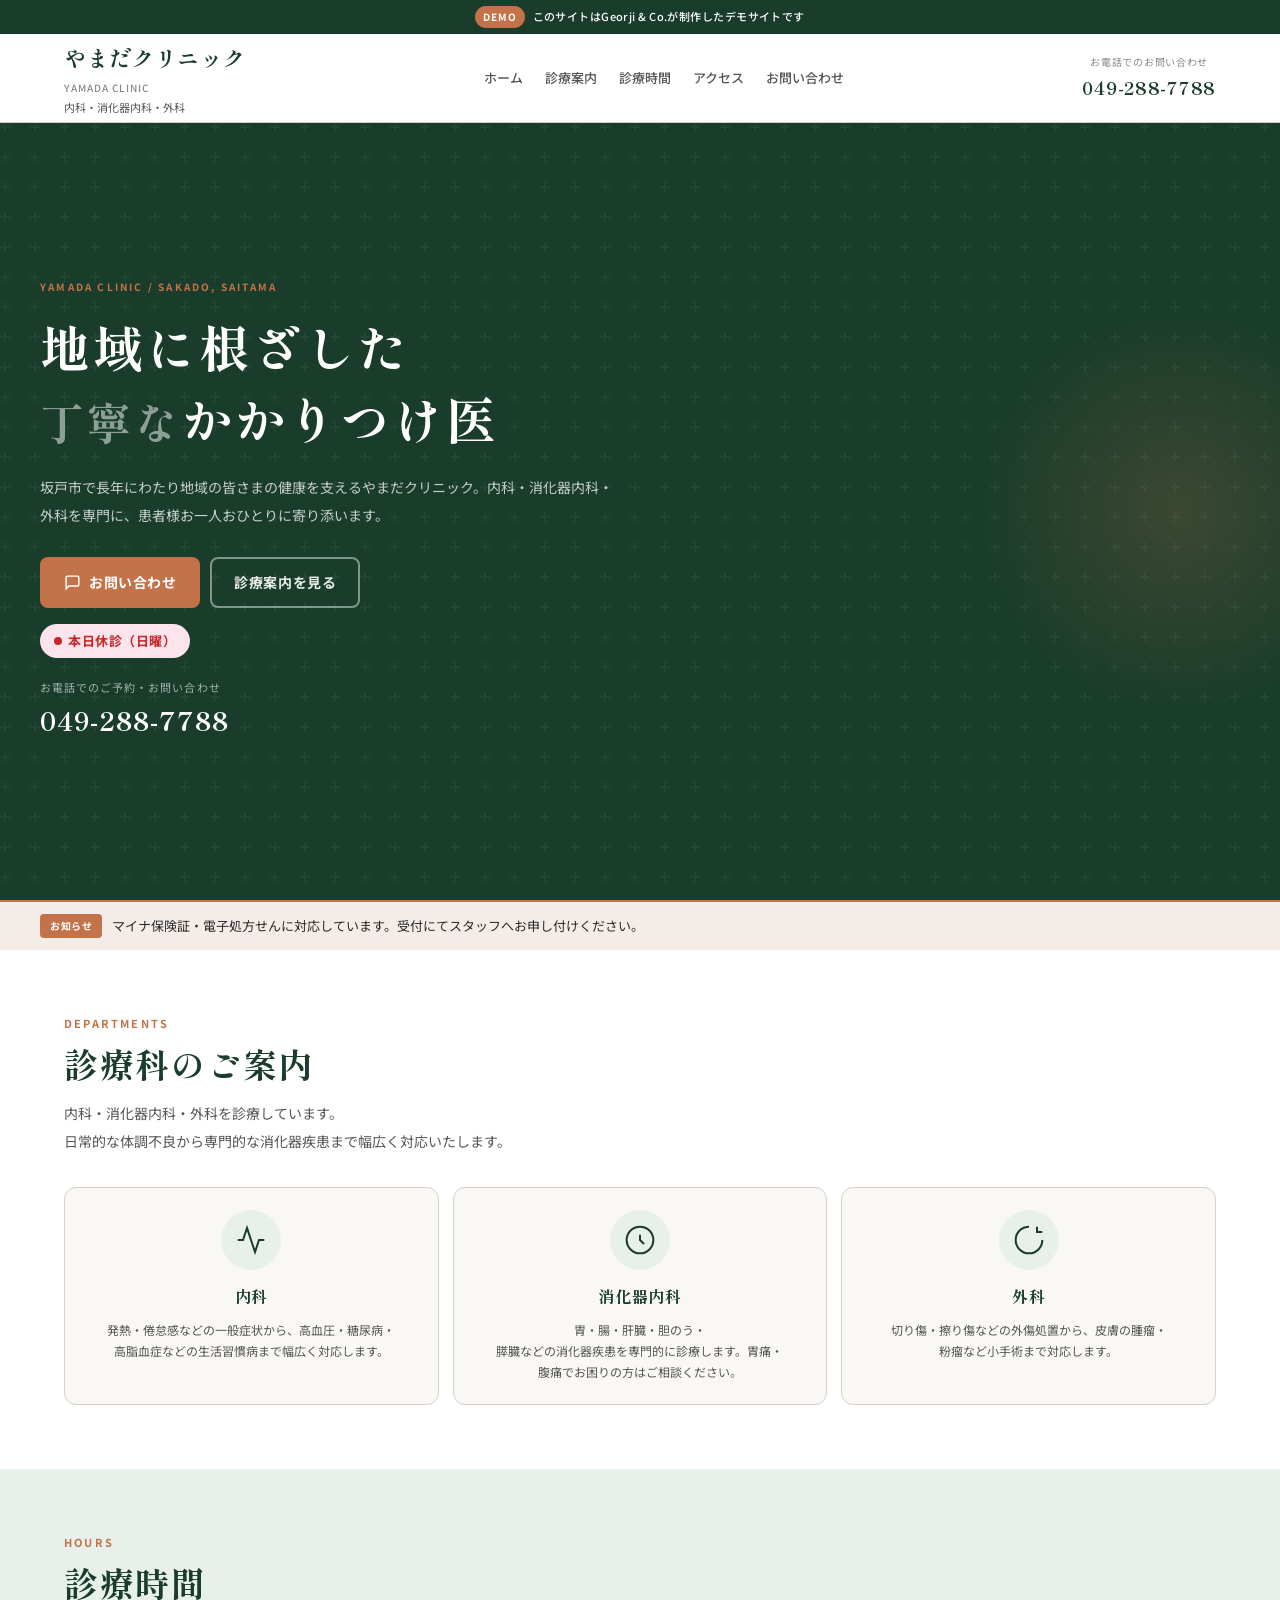
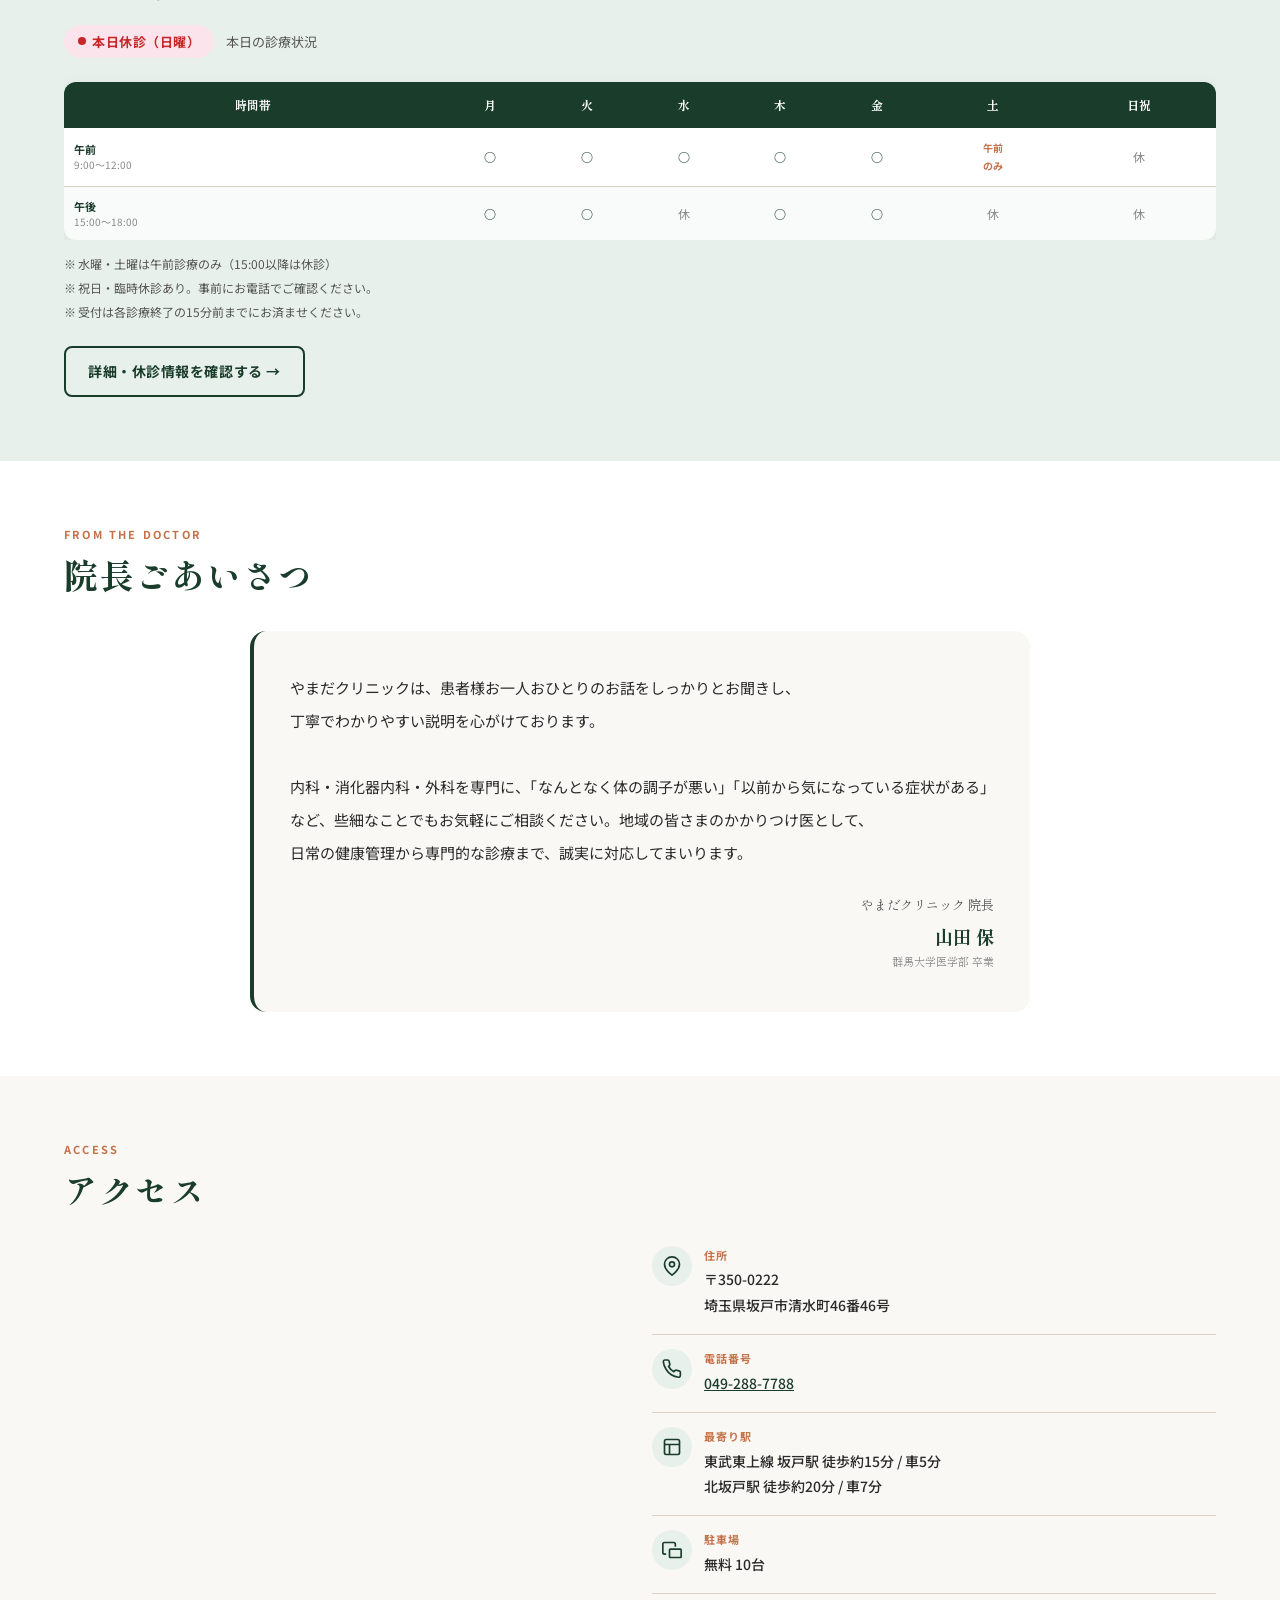
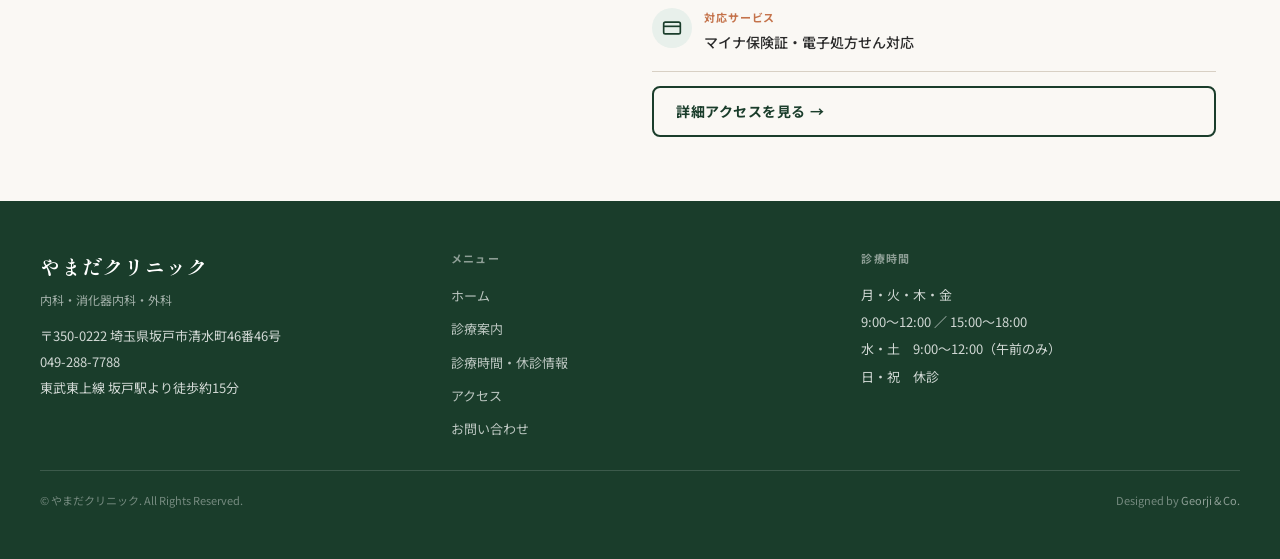
==== commit b3cf6b66: "Add files via upload" ====
--- a/index.html
+++ b/index.html
@@ -225,7 +225,7 @@
     <h2 class="section-title fade-in">アクセス</h2>
     <div class="access-grid">
       <div class="access-map fade-in">
-        <iframe src="https://www.google.com/maps/embed/v1/place?key=AIzaSyA4-mgUHwS7N9PmfEx7xGmvrIiDA3NzyrI&q=place_id:ChIJrXem1mDWGGARuGfm0WJluS0&zoom=15" loading="lazy" allowfullscreen title="やまだクリニック 地図"></iframe>
+        <iframe src="https://maps.google.com/maps?q=%E5%9F%BC%E7%8E%89%E7%9C%8C%E5%9D%82%E6%88%B0%E5%B8%82%E6%B8%85%E6%B0%B4%E7%94%BA46%E7%95%AA46%E5%8F%B7&output=embed&hl=ja&z=16" loading="lazy" allowfullscreen title="やまだクリニック 地図"></iframe>
       </div>
       <div class="access-info-list fade-in">
         <div class="access-row">
--- a/style.css
+++ b/style.css
@@ -350,3 +350,39 @@
 .access-label { font-size: 11px; font-weight: 700; color: var(--terra); letter-spacing: 0.08em; text-transform: uppercase; }
 .access-val { font-size: 14px; font-weight: 500; color: var(--text); margin-top: 2px; min-width: 0; }
 .access-val a { color: var(--green); text-decoration: underline; }
+
+/* ── 昼の休憩時間 スティッキーバー ── */
+.lunch-bar {
+  display: none; /* JS で open クラスが付いたとき表示 */
+  position: fixed;
+  top: var(--offset);
+  left: 0;
+  width: 100%;
+  z-index: 880;
+  background: #fffbf0;
+  border-bottom: 2px solid #e8a020;
+  padding: 0 16px;
+  box-shadow: 0 2px 8px rgba(232,160,32,.15);
+  animation: slideDown .3s ease;
+}
+@keyframes slideDown {
+  from { transform: translateY(-100%); opacity: 0; }
+  to   { transform: translateY(0);    opacity: 1; }
+}
+.lunch-bar.open { display: flex; align-items: center; justify-content: center; gap: 10px; min-height: 40px; }
+.lunch-bar-icon {
+  width: 24px; height: 24px; flex-shrink: 0;
+  background: #e8a020; border-radius: 50%;
+  display: flex; align-items: center; justify-content: center;
+}
+.lunch-bar-icon svg { width: 14px !important; height: 14px !important; color: #fff; }
+.lunch-bar-text {
+  font-size: 13px; font-weight: 700; color: #7a5200;
+  letter-spacing: 0.03em; line-height: 1.4;
+}
+.lunch-bar-text strong { color: #e8a020; }
+.lunch-bar-badge {
+  background: #e8a020; color: #fff;
+  font-size: 10px; font-weight: 700; padding: 2px 8px;
+  border-radius: 20px; white-space: nowrap; flex-shrink: 0;
+}
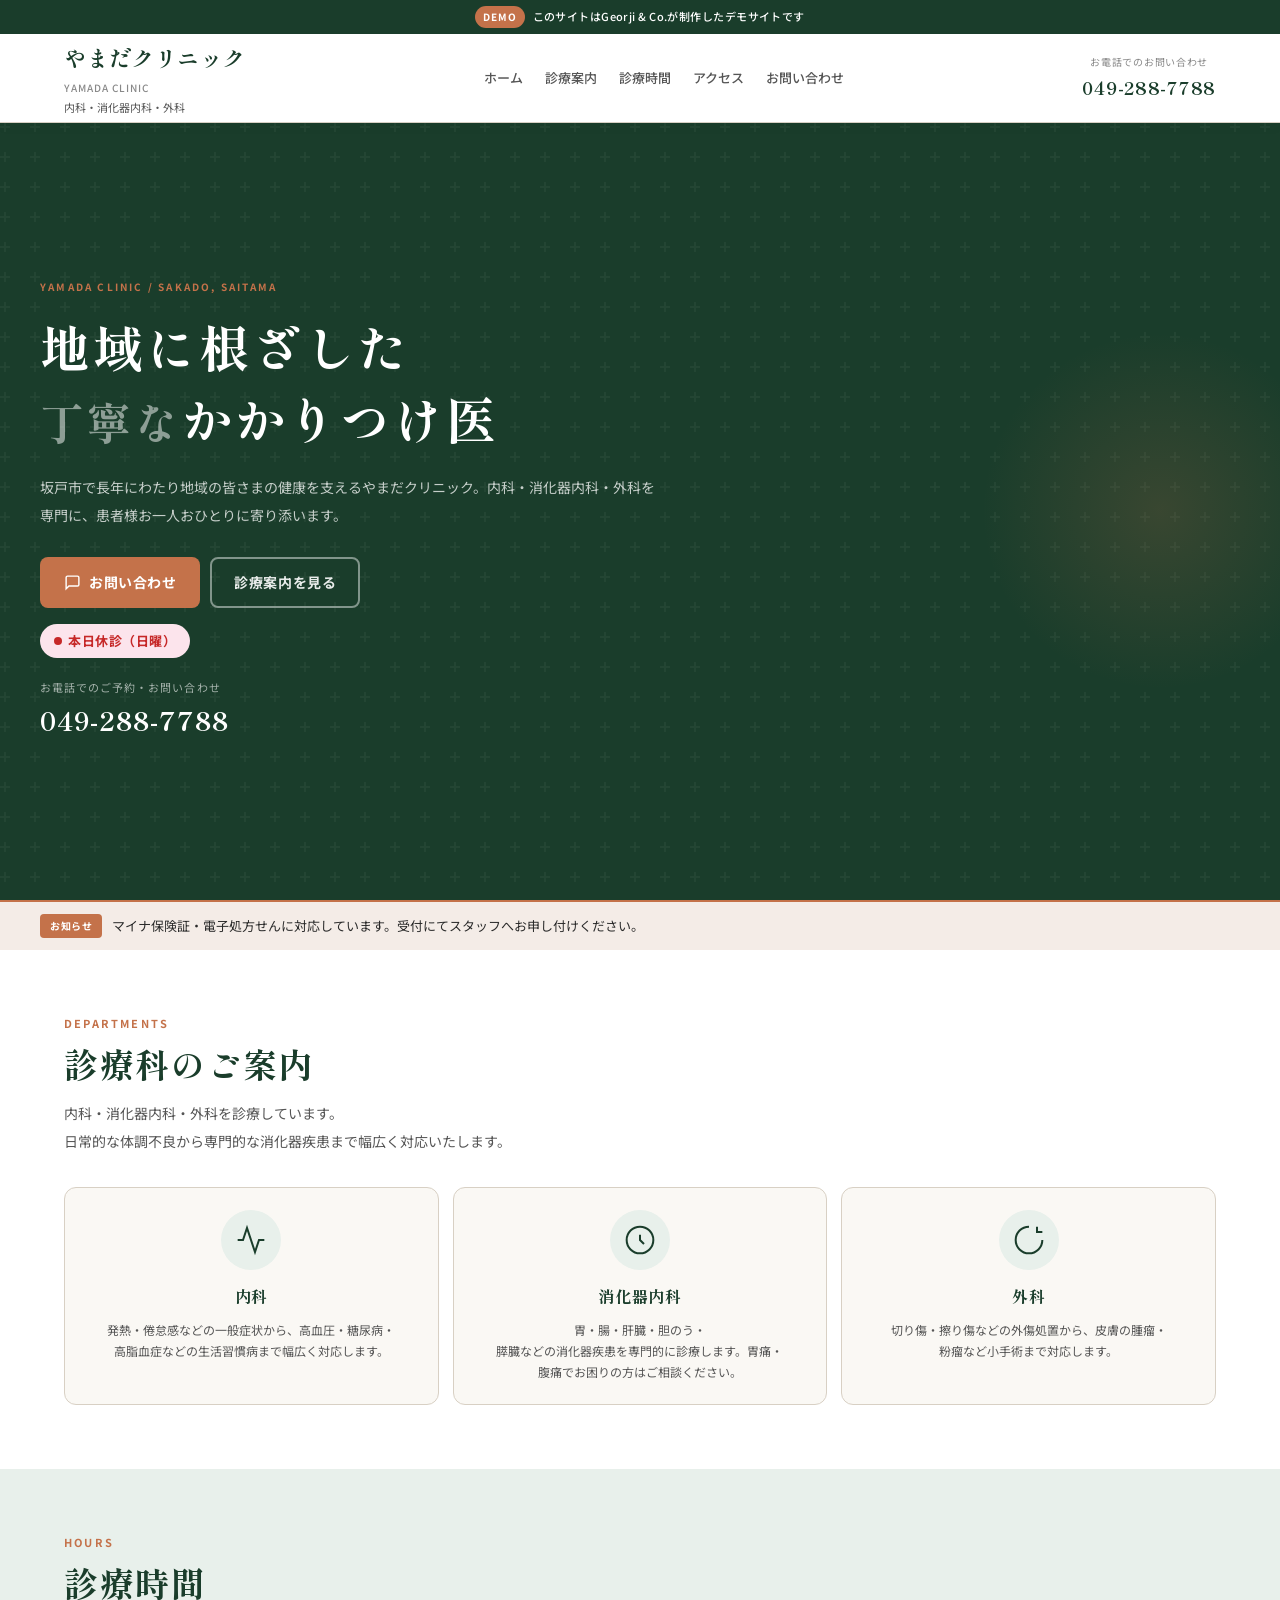
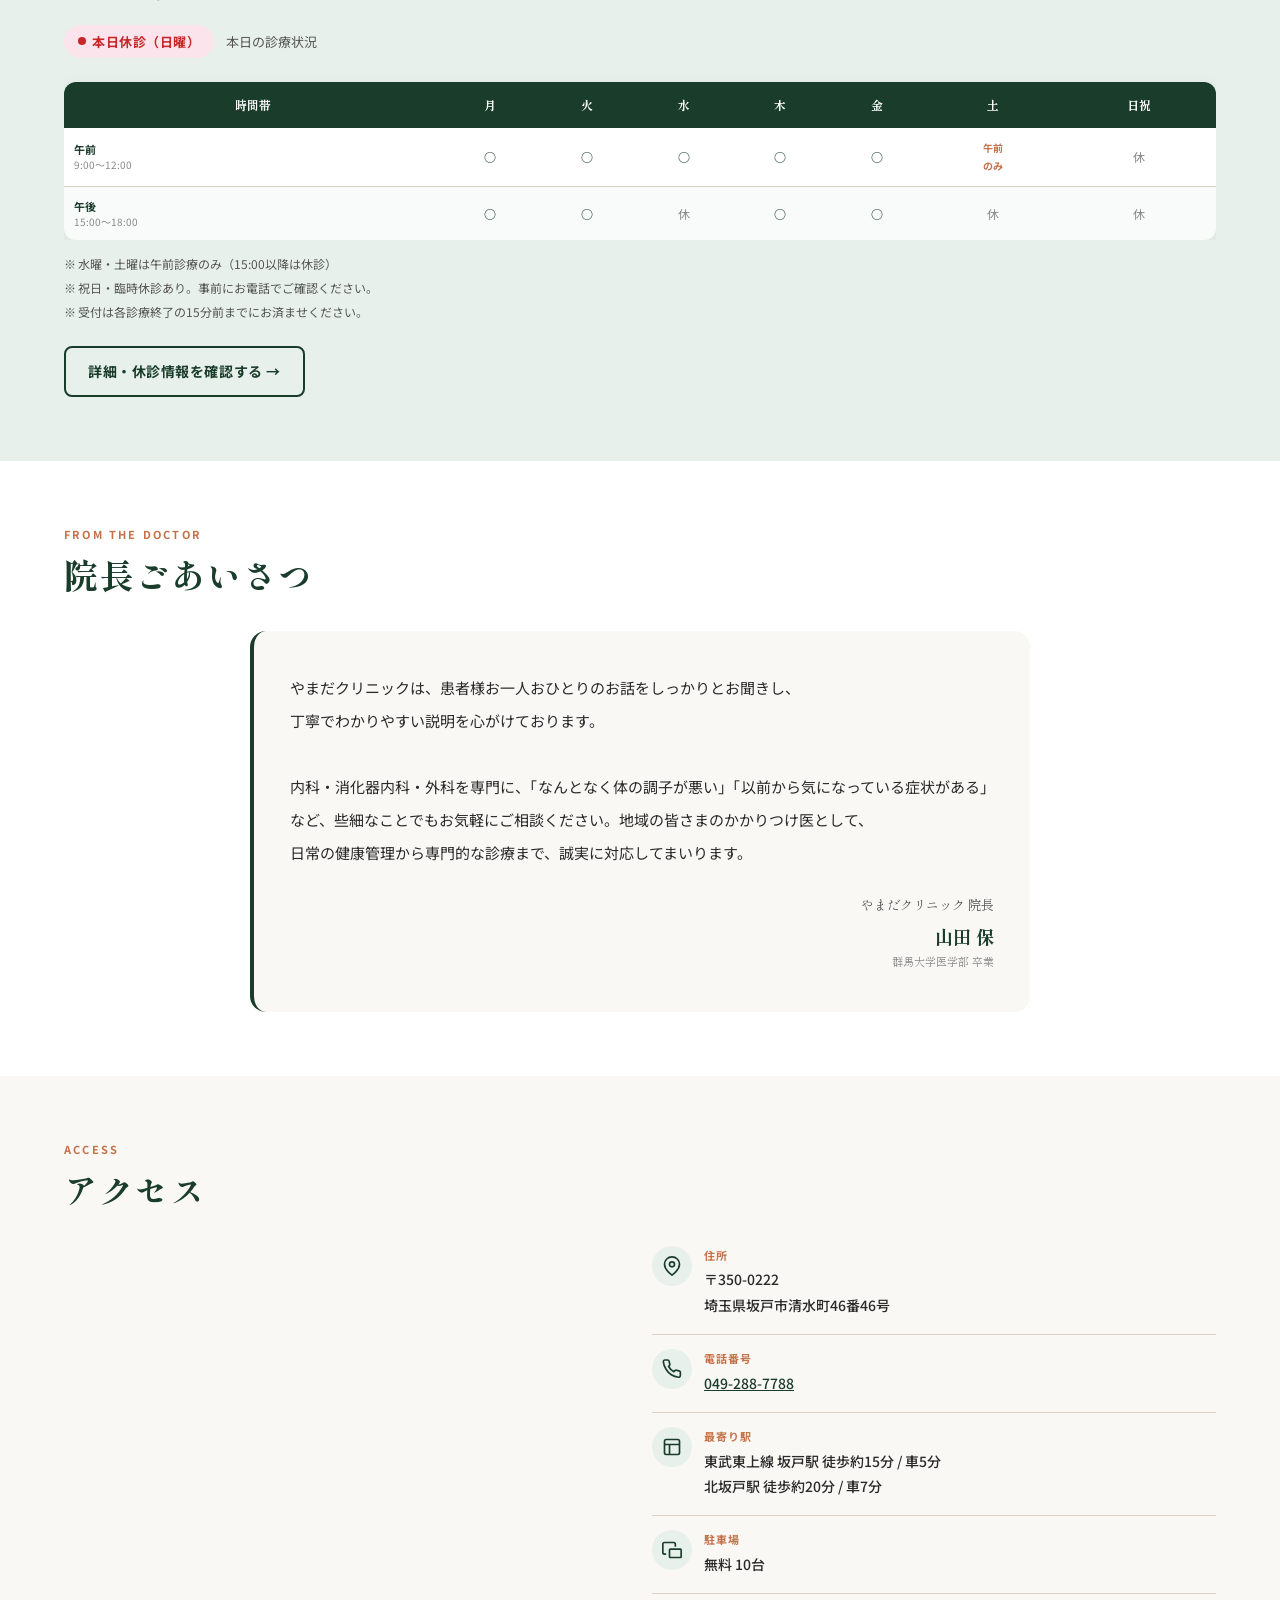
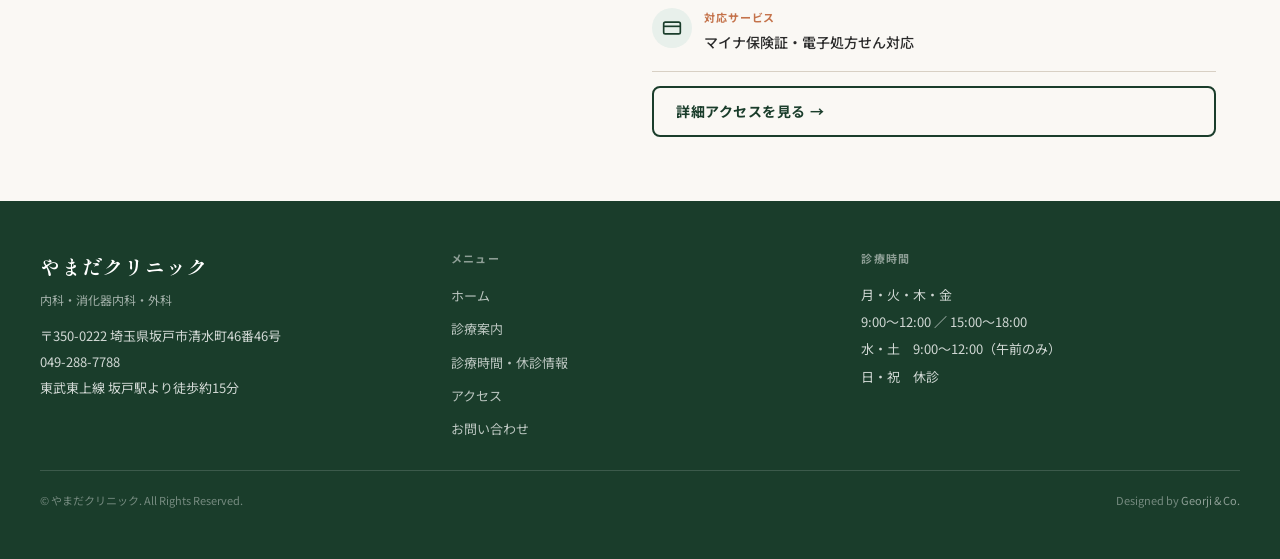
==== commit b65ba28c: "Add files via upload" ====
--- a/index.html
+++ b/index.html
@@ -15,6 +15,8 @@
       display: flex; align-items: center;
       position: relative; overflow: hidden;
       padding: 48px 20px 120px;
+      max-width: 100%;
+      contain: paint;
     }
     @media (min-width: 768px) { .main-hero { padding: 60px 40px; } }
     .main-hero::before {
@@ -22,15 +24,15 @@
       background: url("data:image/svg+xml,%3Csvg width='60' height='60' viewBox='0 0 60 60' xmlns='http://www.w3.org/2000/svg'%3E%3Cg fill='none'%3E%3Cg fill='%23ffffff' fill-opacity='0.04'%3E%3Cpath d='M36 34v-4h-2v4h-4v2h4v4h2v-4h4v-2h-4zm0-30V0h-2v4h-4v2h4v4h2V6h4V4h-4zM6 34v-4H4v4H0v2h4v4h2v-4h4v-2H6zM6 4V0H4v4H0v2h4v4h2V6h4V4H6z'/%3E%3C/g%3E%3C/g%3E%3C/svg%3E");
     }
     .hero-deco {
-      position: absolute; right: -100px; top: 50%; transform: translateY(-50%);
-      width: 400px; height: 400px; border-radius: 50%;
-      background: radial-gradient(circle, rgba(196,114,74,.2) 0%, transparent 70%); pointer-events: none;
+      position: absolute; right: -60px; top: 50%; transform: translateY(-50%);
+      width: 360px; height: 360px; border-radius: 50%;
+      background: radial-gradient(circle, rgba(196,114,74,.18) 0%, transparent 70%); pointer-events: none;
     }
     .hero-content { position: relative; max-width: 620px; }
     .hero-label { font-size: 10px; font-weight: 700; letter-spacing: 0.22em; text-transform: uppercase; color: var(--terra); margin-bottom: 14px; }
     .hero-title { font-family: var(--font-min); font-size: clamp(28px, 7vw, 50px); font-weight: 700; color: var(--white); line-height: 1.45; letter-spacing: 0.06em; }
     .hero-title em { color: rgba(255,255,255,.5); font-style: normal; font-size: .88em; }
-    .hero-desc { font-size: 14px; color: rgba(255,255,255,.75); margin-top: 18px; line-height: 2; }
+    .hero-desc { font-size: 14px; color: rgba(255,255,255,.75); margin-top: 18px; line-height: 2; word-break: break-all; overflow-wrap: anywhere; }
     .hero-actions { margin-top: 28px; display: flex; gap: 10px; flex-wrap: wrap; align-items: center; }
     .hero-tel-block { font-family: var(--font-min); font-size: 26px; font-weight: 700; color: var(--white); letter-spacing: 0.04em; margin-top: 20px; display: block; }
     .hero-tel-block small { display: block; font-family: var(--font-sans); font-size: 11px; color: rgba(255,255,255,.6); font-weight: 400; }
@@ -38,7 +40,7 @@
 
     .info-bar { background: var(--terra-light); border-top: 2px solid var(--terra); padding: 12px 16px; }
     .info-bar-inner { max-width: 1200px; margin: 0 auto; display: flex; align-items: flex-start; gap: 10px; font-size: 13px; }
-    .info-tag { background: var(--terra); color: var(--white); font-size: 10px; font-weight: 700; padding: 3px 10px; border-radius: 4px; white-space: nowrap; letter-spacing: 0.06em; flex-shrink: 0; }
+    .info-tag { background: var(--terra); color: var(--white); font-size: 10px; font-weight: 700; padding: 3px 10px; border-radius: 4px; letter-spacing: 0.06em; flex-shrink: 0; }
 
     .dept-section { background: var(--white); }
     .dept-grid { display: grid; grid-template-columns: 1fr; gap: 14px; margin-top: 32px; }
--- a/style.css
+++ b/style.css
@@ -1,5 +1,5 @@
 /* ===========================
-   やまだクリニック | style.css  (SP最適化版)
+   やまだクリニック | style.css  (横スクロール完全対策版)
    =========================== */
 
 @import url('https://fonts.googleapis.com/css2?family=Shippori+Mincho:wght@400;500;600;700;800&family=Noto+Sans+JP:wght@300;400;500;700&display=swap');
@@ -7,10 +7,21 @@
 /* ── Reset & Base ── */
 *, *::before, *::after {
   box-sizing: border-box;
-  margin: 0;
-  padding: 0;
+  margin: 0; padding: 0;
   word-break: keep-all;
   overflow-wrap: break-word;
+}
+
+/* html・body 両方に overflow-x:hidden — スクロールバー起因の横溢れを防ぐ */
+html {
+  scroll-behavior: smooth;
+  overflow-x: hidden;
+}
+body {
+  font-family: var(--font-sans);
+  font-size: 16px; line-height: 1.8;
+  color: var(--text); background: var(--cream);
+  overflow-x: hidden;
 }
 
 :root {
@@ -35,16 +46,6 @@
   :root { --header-h: 88px; }
 }
 
-html { scroll-behavior: smooth; }
-body {
-  font-family: var(--font-sans);
-  font-size: 16px;
-  line-height: 1.8;
-  color: var(--text);
-  background: var(--cream);
-  overflow-x: hidden;
-  max-width: 100vw;
-}
 a { color: inherit; text-decoration: none; }
 img { max-width: 100%; display: block; }
 ul, ol { list-style: none; }
@@ -52,65 +53,41 @@
 /* ── Demo Banner ── */
 .demo-banner {
   position: fixed;
-  top: 0; left: 0; width: 100%;
+  /* width:100% の代わりに left:0/right:0 で横幅を確定 */
+  top: 0; left: 0; right: 0;
   height: var(--demo-h);
-  background: var(--green);
-  color: var(--white);
-  display: flex;
-  align-items: center;
-  justify-content: center;
-  font-size: 11px;
-  font-weight: 500;
-  letter-spacing: 0.04em;
-  z-index: 1000;
-  gap: 8px;
-  padding: 0 12px;
-  overflow: hidden;
-}
-.demo-banner p {
-  overflow: hidden;
-  text-overflow: ellipsis;
-  white-space: nowrap;
-}
+  background: var(--green); color: var(--white);
+  display: flex; align-items: center; justify-content: center;
+  font-size: 11px; font-weight: 500; letter-spacing: 0.04em;
+  z-index: 1000; gap: 8px; padding: 0 12px; overflow: hidden;
+}
+.demo-banner p { overflow: hidden; text-overflow: ellipsis; white-space: nowrap; }
 .demo-banner span {
-  background: var(--terra);
-  padding: 2px 8px;
-  border-radius: 20px;
-  font-size: 10px;
-  font-weight: 700;
-  letter-spacing: 0.08em;
-  flex-shrink: 0;
+  background: var(--terra); padding: 2px 8px; border-radius: 20px;
+  font-size: 10px; font-weight: 700; letter-spacing: 0.08em; flex-shrink: 0;
 }
 
 /* ── Header ── */
 .site-header {
   position: fixed;
-  top: var(--demo-h); left: 0; width: 100%;
+  top: var(--demo-h); left: 0; right: 0; /* width:100% 廃止 */
   background: var(--white);
   border-bottom: 1px solid var(--border);
   z-index: 900;
   box-shadow: 0 2px 12px rgba(26,61,43,.06);
 }
 .header-inner {
-  max-width: 1200px;
-  margin: 0 auto;
-  padding: 0 16px;
+  max-width: 1200px; margin: 0 auto; padding: 0 16px;
   height: var(--header-h);
-  display: flex;
-  align-items: center;
-  justify-content: space-between;
-  gap: 8px;
-  min-width: 0;
+  display: flex; align-items: center; justify-content: space-between;
+  gap: 8px; min-width: 0;
 }
 
 /* ロゴ */
-.logo-wrap { display: flex; flex-direction: column; gap: 1px; flex-shrink: 1; min-width: 0; }
+.logo-wrap { display: flex; flex-direction: column; gap: 1px; flex-shrink: 1; min-width: 0; overflow: hidden; }
 .logo-ja {
-  font-family: var(--font-min);
-  font-size: 17px; font-weight: 700;
-  color: var(--green);
-  letter-spacing: 0.03em;
-  white-space: nowrap;
+  font-family: var(--font-min); font-size: 17px; font-weight: 700;
+  color: var(--green); letter-spacing: 0.03em; white-space: nowrap;
 }
 .logo-en { font-size: 9px; font-weight: 500; color: var(--text-light); letter-spacing: 0.1em; text-transform: uppercase; }
 .logo-sub { font-size: 10px; color: var(--text-mid); white-space: nowrap; }
@@ -125,26 +102,21 @@
 .pc-nav { display: none; }
 .header-cta { display: none; }
 @media (min-width: 900px) {
-  .pc-nav {
-    display: flex; align-items: center; gap: 2px; flex-shrink: 0;
-  }
+  .pc-nav { display: flex; align-items: center; gap: 2px; flex-shrink: 0; }
   .pc-nav a {
     font-size: 13px; font-weight: 500; color: var(--text-mid);
     padding: 6px 10px; border-radius: 6px;
-    transition: background .2s, color .2s;
-    white-space: nowrap;
+    transition: background .2s, color .2s; white-space: nowrap;
   }
   .pc-nav a:hover { background: var(--green-light); color: var(--green); }
   .header-cta { display: flex; align-items: center; flex-shrink: 0; }
   .btn-tel {
-    font-family: var(--font-min);
-    font-size: 18px; font-weight: 700; color: var(--green);
-    letter-spacing: 0.04em; white-space: nowrap;
+    font-family: var(--font-min); font-size: 18px; font-weight: 700;
+    color: var(--green); letter-spacing: 0.04em; white-space: nowrap;
   }
   .btn-tel small {
     display: block; font-family: var(--font-sans);
-    font-size: 10px; font-weight: 400; color: var(--text-light);
-    text-align: center;
+    font-size: 10px; font-weight: 400; color: var(--text-light); text-align: center;
   }
 }
 
@@ -160,25 +132,21 @@
 .sp-menu {
   display: none;
   position: fixed;
-  top: var(--offset); left: 0; width: 100%;
-  background: var(--white);
-  border-bottom: 2px solid var(--green);
-  z-index: 850;
-  padding: 4px 0;
-  max-height: calc(100vh - var(--offset));
-  overflow-y: auto;
+  top: var(--offset); left: 0; right: 0; /* width:100% 廃止 */
+  background: var(--white); border-bottom: 2px solid var(--green);
+  z-index: 850; padding: 4px 0;
+  max-height: calc(100vh - var(--offset)); overflow-y: auto;
 }
 .sp-menu.open { display: block; }
 .sp-menu a {
   display: block; padding: 14px 20px;
   font-size: 15px; font-weight: 500; color: var(--text);
-  border-bottom: 1px solid var(--border);
-  transition: background .2s;
+  border-bottom: 1px solid var(--border); transition: background .2s;
 }
 .sp-menu a:hover { background: var(--green-light); }
 .sp-menu .sp-tel {
-  padding: 16px 20px;
-  font-family: var(--font-min); font-size: 22px; font-weight: 700; color: var(--green);
+  padding: 16px 20px; font-family: var(--font-min); font-size: 22px;
+  font-weight: 700; color: var(--green);
   display: flex; align-items: center; gap: 8px;
   background: var(--green-light); border-bottom: none;
 }
@@ -186,8 +154,8 @@
 /* スティッキーCTA */
 .sticky-cta {
   display: flex;
-  position: fixed; bottom: 0; left: 0; width: 100%; z-index: 800;
-  box-shadow: 0 -2px 12px rgba(0,0,0,.12);
+  position: fixed; bottom: 0; left: 0; right: 0; /* width:100% 廃止 */
+  z-index: 800; box-shadow: 0 -2px 12px rgba(0,0,0,.12);
 }
 .sticky-cta a {
   flex: 1; display: flex; flex-direction: column;
@@ -202,7 +170,7 @@
 /* ボトムナビ */
 .sp-bottom-nav {
   display: flex;
-  position: fixed; bottom: 56px; left: 0; width: 100%;
+  position: fixed; bottom: 56px; left: 0; right: 0; /* width:100% 廃止 */
   background: var(--white); border-top: 1px solid var(--border); z-index: 790;
 }
 .sp-bottom-nav a {
@@ -221,25 +189,20 @@
 .page-hero {
   margin-top: var(--offset);
   background: var(--green);
-  padding: 40px 20px 32px;
-  text-align: center;
-  position: relative;
-  overflow: hidden;
+  padding: 40px 20px 32px; text-align: center;
+  position: relative; overflow: hidden;
 }
 .page-hero::before {
   content: ''; position: absolute; inset: 0;
   background: url("data:image/svg+xml,%3Csvg width='60' height='60' viewBox='0 0 60 60' xmlns='http://www.w3.org/2000/svg'%3E%3Cg fill='none' fill-rule='evenodd'%3E%3Cg fill='%23ffffff' fill-opacity='0.04'%3E%3Cpath d='M36 34v-4h-2v4h-4v2h4v4h2v-4h4v-2h-4zm0-30V0h-2v4h-4v2h4v4h2V6h4V4h-4zM6 34v-4H4v4H0v2h4v4h2v-4h4v-2H6zM6 4V0H4v4H0v2h4v4h2V6h4V4H6z'/%3E%3C/g%3E%3C/g%3E%3C/svg%3E");
 }
 .page-hero-title {
-  font-family: var(--font-min);
-  font-size: clamp(22px, 5vw, 34px);
-  font-weight: 700; color: var(--white);
-  letter-spacing: 0.08em; position: relative;
+  font-family: var(--font-min); font-size: clamp(22px, 5vw, 34px);
+  font-weight: 700; color: var(--white); letter-spacing: 0.08em; position: relative;
 }
 .page-hero-sub {
-  font-size: 12px; color: rgba(255,255,255,.7);
-  margin-top: 6px; letter-spacing: 0.1em;
-  text-transform: uppercase; position: relative;
+  font-size: 12px; color: rgba(255,255,255,.7); margin-top: 6px;
+  letter-spacing: 0.1em; text-transform: uppercase; position: relative;
 }
 
 /* パンくず */
@@ -255,18 +218,17 @@
 .container { max-width: 1200px; margin: 0 auto; padding: 0 16px; }
 @media (min-width: 768px) { .container { padding: 0 24px; } }
 
+/* section に overflow:hidden を必ず付ける */
 section { padding: 48px 16px; overflow: hidden; }
 @media (min-width: 768px) { section { padding: 64px 24px; } }
 
 .section-label {
-  font-size: 11px; font-weight: 700;
-  letter-spacing: 0.2em; text-transform: uppercase; color: var(--terra); margin-bottom: 6px;
+  font-size: 11px; font-weight: 700; letter-spacing: 0.2em;
+  text-transform: uppercase; color: var(--terra); margin-bottom: 6px;
 }
 .section-title {
-  font-family: var(--font-min);
-  font-size: clamp(21px, 4vw, 34px);
-  font-weight: 700; color: var(--green);
-  line-height: 1.4; letter-spacing: 0.05em;
+  font-family: var(--font-min); font-size: clamp(21px, 4vw, 34px);
+  font-weight: 700; color: var(--green); line-height: 1.4; letter-spacing: 0.05em;
 }
 .section-title + p {
   margin-top: 12px; color: var(--text-mid);
@@ -277,8 +239,8 @@
 .status-chip {
   display: inline-flex; align-items: center; gap: 6px;
   padding: 5px 14px; border-radius: 20px;
-  font-size: 13px; font-weight: 700;
-  letter-spacing: 0.04em; white-space: nowrap;
+  font-size: 13px; font-weight: 700; letter-spacing: 0.04em;
+  /* nowrap は削除 — SP で折り返せるように */
 }
 .status-chip.open   { background: #e8f5e9; color: #2e7d32; }
 .status-chip.closed { background: #fce4ec; color: #c62828; }
@@ -298,7 +260,8 @@
   background: var(--terra); color: var(--white);
   font-size: 14px; font-weight: 700; padding: 13px 24px;
   border-radius: 8px; transition: background .2s, transform .2s;
-  letter-spacing: 0.04em; border: none; cursor: pointer; white-space: nowrap;
+  letter-spacing: 0.04em; border: none; cursor: pointer;
+  /* nowrap 削除 — 必要なら個別指定 */
 }
 .btn-primary:hover { background: #b0633e; transform: translateY(-2px); }
 .btn-outline {
@@ -306,7 +269,7 @@
   background: transparent; color: var(--green);
   font-size: 14px; font-weight: 700; padding: 11px 22px;
   border-radius: 8px; border: 2px solid var(--green);
-  transition: all .2s; letter-spacing: 0.04em; white-space: nowrap;
+  transition: all .2s; letter-spacing: 0.04em;
 }
 .btn-outline:hover { background: var(--green); color: var(--white); }
 
@@ -348,16 +311,14 @@
 }
 .access-icon svg { width: 20px !important; height: 20px !important; color: var(--green); }
 .access-label { font-size: 11px; font-weight: 700; color: var(--terra); letter-spacing: 0.08em; text-transform: uppercase; }
-.access-val { font-size: 14px; font-weight: 500; color: var(--text); margin-top: 2px; min-width: 0; }
+.access-val { font-size: 14px; font-weight: 500; color: var(--text); margin-top: 2px; min-width: 0; word-break: break-all; }
 .access-val a { color: var(--green); text-decoration: underline; }
 
-/* ── 昼の休憩時間 スティッキーバー ── */
+/* ── 昼の休憩バー ── */
 .lunch-bar {
-  display: none; /* JS で open クラスが付いたとき表示 */
+  display: none;
   position: fixed;
-  top: var(--offset);
-  left: 0;
-  width: 100%;
+  top: 0; left: 0; right: 0; /* width:100% 廃止 */
   z-index: 880;
   background: #fffbf0;
   border-bottom: 2px solid #e8a020;
@@ -367,9 +328,12 @@
 }
 @keyframes slideDown {
   from { transform: translateY(-100%); opacity: 0; }
-  to   { transform: translateY(0);    opacity: 1; }
-}
-.lunch-bar.open { display: flex; align-items: center; justify-content: center; gap: 10px; min-height: 40px; }
+  to   { transform: translateY(0);     opacity: 1; }
+}
+.lunch-bar.open {
+  display: flex; align-items: center; justify-content: center;
+  gap: 10px; min-height: 44px; flex-wrap: wrap;
+}
 .lunch-bar-icon {
   width: 24px; height: 24px; flex-shrink: 0;
   background: #e8a020; border-radius: 50%;
@@ -378,11 +342,12 @@
 .lunch-bar-icon svg { width: 14px !important; height: 14px !important; color: #fff; }
 .lunch-bar-text {
   font-size: 13px; font-weight: 700; color: #7a5200;
-  letter-spacing: 0.03em; line-height: 1.4;
+  letter-spacing: 0.03em; line-height: 1.5;
+  /* SP で長い場合も折り返せるように nowrap 無し */
 }
 .lunch-bar-text strong { color: #e8a020; }
 .lunch-bar-badge {
   background: #e8a020; color: #fff;
   font-size: 10px; font-weight: 700; padding: 2px 8px;
-  border-radius: 20px; white-space: nowrap; flex-shrink: 0;
-}
+  border-radius: 20px; flex-shrink: 0;
+}
